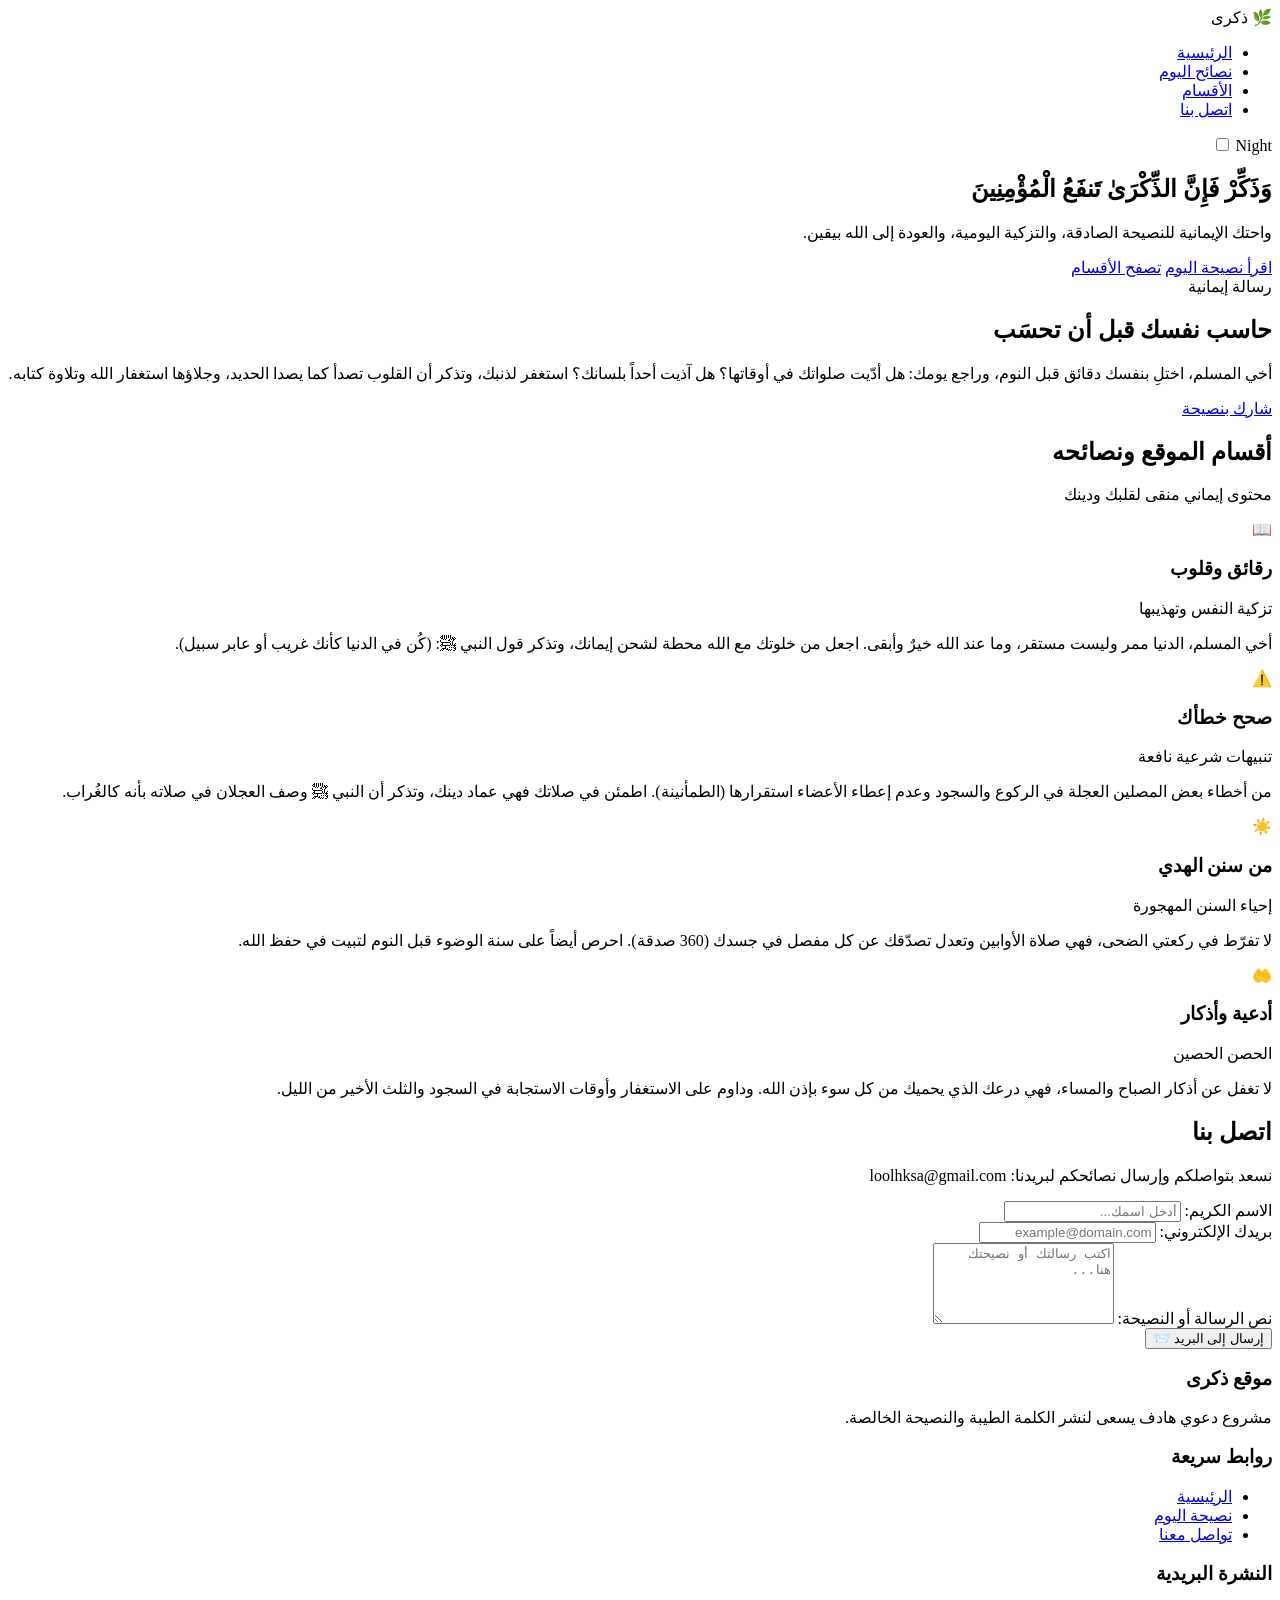
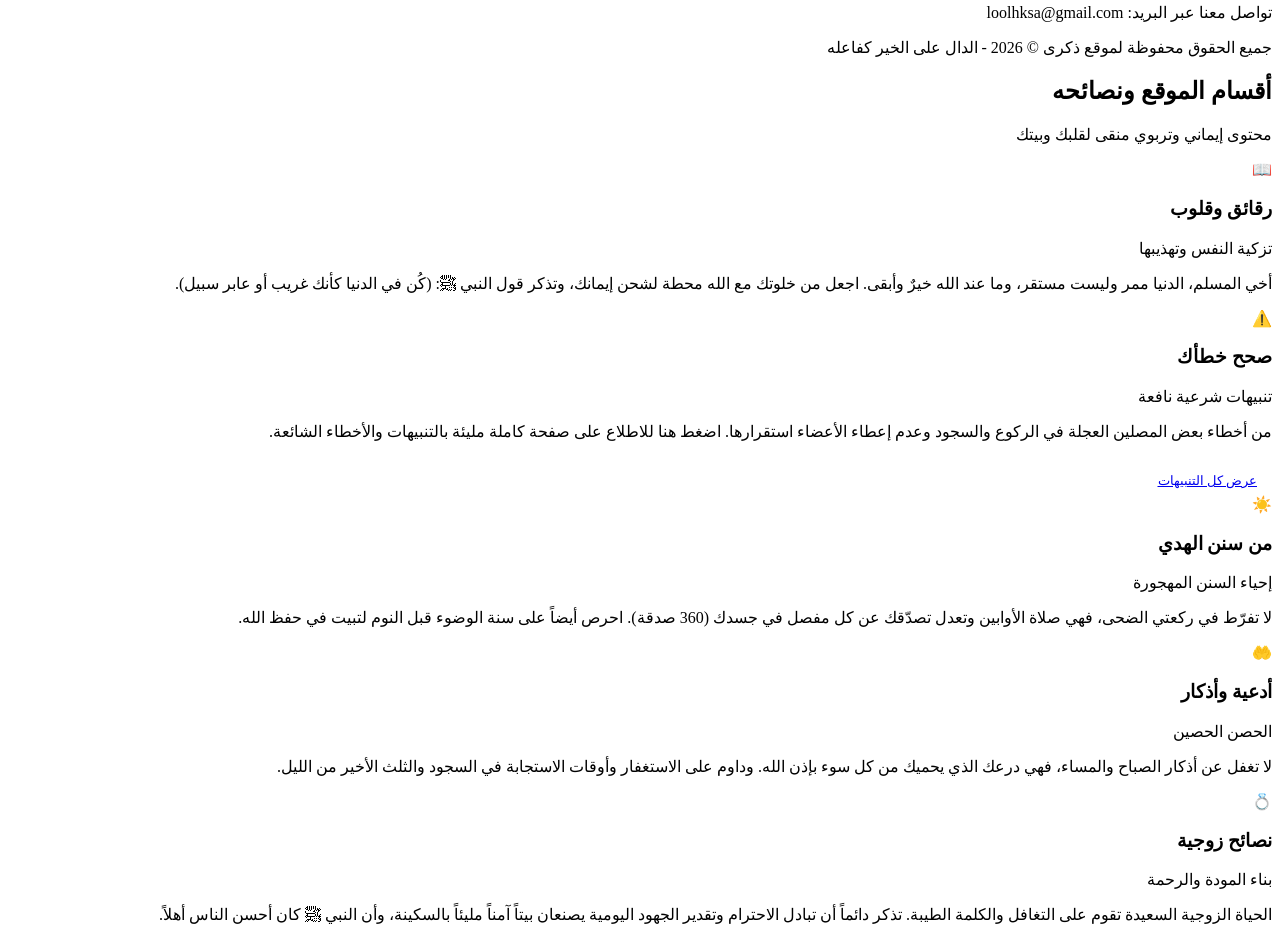
==== index.html @ 0ec31416 "Update index.html" ====
<!DOCTYPE html>
<html lang="ar" dir="rtl">
<head>
    <meta charset="UTF-8">
    <meta name="viewport" content="width=device-width, initial-scale=1.0">
    <title>موقع ذكرى - للنصيحة والتزكية</title>
    <link href="https://fonts.googleapis.com/css2?family=Cairo:wght@300;400;600;700&display=swap" rel="stylesheet">
    <link rel="stylesheet" href="style.css">
</head>
<body>

    <!-- الشريط العلوي -->
    <header class="navbar">
        <div class="container nav-container">
            <div class="logo">🌿 ذكرى</div>
            <nav>
                <ul class="nav-links">
                    <li><a href="#" class="active">الرئيسية</a></li>
                    <li><a href="#daily-tip">نصائح اليوم</a></li>
                    <li><a href="#categories">الأقسام</a></li>
                    <li><a href="#contact">اتصل بنا</a></li>
                </ul>
            </nav>
            <div class="nav-actions">
                <span>Night</span> <input type="checkbox">
            </div>
        </div>
    </header>

    <!-- البانر الرئيسي -->
    <section class="hero">
        <div class="hero-overlay">
            <div class="container hero-content">
                <h1>وَذَكِّرْ فَإِنَّ الذِّكْرَىٰ تَنفَعُ الْمُؤْمِنِينَ</h1>
                <p>واحتك الإيمانية للنصيحة الصادقة، والتزكية اليومية، والعودة إلى الله بيقين.</p>
                <div class="hero-buttons">
                    <a href="#daily-tip" class="btn-primary">اقرأ نصيحة اليوم</a>
                    <a href="#categories" class="btn-secondary">تصفح الأقسام</a>
                </div>
            </div>
        </div>
    </section>

    <!-- بطاقة نصيحة اليوم -->
    <section id="daily-tip" class="daily-tip-container container">
        <div class="tip-card-main">
            <span class="tip-badge">رسالة إيمانية</span>
            <h2>حاسب نفسك قبل أن تحسَب</h2>
            <p>أخي المسلم، اختلِ بنفسك دقائق قبل النوم، وراجع يومك: هل أدّيت صلواتك في أوقاتها؟ هل آذيت أحداً بلسانك؟ استغفر لذنبك، وتذكر أن القلوب تصدأ كما يصدا الحديد، وجلاؤها استغفار الله وتلاوة كتابه.</p>
            <div class="tip-actions">
                <a href="#contact" class="btn-primary">شارك بنصيحة</a>
            </div>
        </div>
    </section>

    <!-- أقسام الموقع والنصائح -->
    <section id="categories" class="categories container">
        <div class="section-title">
            <h2>أقسام الموقع ونصائحه</h2>
            <p>محتوى إيماني منقى لقلبك ودينك</p>
        </div>
        <div class="grid">
            <div class="cat-card">
                <div class="card-icon">📖</div>
                <h3>رقائق وقلوب</h3>
                <span class="card-subtitle">تزكية النفس وتهذيبها</span>
                <p>أخي المسلم، الدنيا ممر وليست مستقر، وما عند الله خيرٌ وأبقى. اجعل من خلوتك مع الله محطة لشحن إيمانك، وتذكر قول النبي ﷺ: (كُن في الدنيا كأنك غريب أو عابر سبيل).</p>
            </div>
            <div class="cat-card">
                <div class="card-icon">⚠️</div>
                <h3>صحح خطأك</h3>
                <span class="card-subtitle">تنبيهات شرعية نافعة</span>
                <p>من أخطاء بعض المصلين العجلة في الركوع والسجود وعدم إعطاء الأعضاء استقرارها (الطمأنينة). اطمئن في صلاتك فهي عماد دينك، وتذكر أن النبي ﷺ وصف العجلان في صلاته بأنه كالغُراب.</p>
            </div>
            <div class="cat-card">
                <div class="card-icon">☀️</div>
                <h3>من سنن الهدي</h3>
                <span class="card-subtitle">إحياء السنن المهجورة</span>
                <p>لا تفرّط في ركعتي الضحى، فهي صلاة الأوابين وتعدل تصدّقك عن كل مفصل في جسدك (360 صدقة). احرص أيضاً على سنة الوضوء قبل النوم لتبيت في حفظ الله.</p>
            </div>
            <div class="cat-card">
                <div class="card-icon">🤲</div>
                <h3>أدعية وأذكار</h3>
                <span class="card-subtitle">الحصن الحصين</span>
                <p>لا تغفل عن أذكار الصباح والمساء، فهي درعك الذي يحميك من كل سوء بإذن الله. وداوم على الاستغفار وأوقات الاستجابة في السجود والثلث الأخير من الليل.</p>
            </div>
        </div>
    </section>

    <!-- قسم اتصل بنا المربوط بريدك -->
    <section id="contact" class="contact-section container">
        <div class="section-title">
            <h2>اتصل بنا</h2>
            <p>نسعد بتواصلكم وإرسال نصائحكم لبريدنا: loolhksa@gmail.com</p>
        </div>
        <div class="contact-card">
            <form action="https://formspree.io/f/loolhksa" method="POST" class="contact-form">
                <div class="form-group">
                    <label for="name">الاسم الكريم:</label>
                    <input type="text" id="name" name="name" required placeholder="أدخل اسمك...">
                </div>
                <div class="form-group">
                    <label for="email">بريدك الإلكتروني:</label>
                    <input type="email" id="email" name="email" required placeholder="example@domain.com">
                </div>
                <div class="form-group">
                    <label for="message">نص الرسالة أو النصيحة:</label>
                    <textarea id="message" name="message" rows="5" required placeholder="اكتب رسالتك أو نصيحتك هنا..."></textarea>
                </div>
                <button type="submit" class="btn-submit">إرسال إلى البريد 📨</button>
            </form>
        </div>
    </section>

    <!-- التذييل -->
    <footer class="footer">
        <div class="container footer-content">
            <div>
                <h3>موقع ذكرى</h3>
                <p>مشروع دعوي هادف يسعى لنشر الكلمة الطيبة والنصيحة الخالصة.</p>
            </div>
            <div>
                <h3>روابط سريعة</h3>
                <ul>
                    <li><a href="#">الرئيسية</a></li>
                    <li><a href="#daily-tip">نصيحة اليوم</a></li>
                    <li><a href="#contact">تواصل معنا</a></li>
                </ul>
            </div>
            <div>
                <h3>النشرة البريدية</h3>
                <p>تواصل معنا عبر البريد: loolhksa@gmail.com</p>
            </div>
        </div>
        <div class="footer-bottom">
            <p>جميع الحقوق محفوظة لموقع ذكرى © 2026 - الدال على الخير كفاعله</p>
        </div>
    </footer>

<!-- أقسام الموقع والنصائح -->
    <section id="categories" class="categories container">
        <div class="section-title">
            <h2>أقسام الموقع ونصائحه</h2>
            <p>محتوى إيماني وتربوي منقى لقلبك وبيتك</p>
        </div>
        <div class="grid">
            <div class="cat-card">
                <div class="card-icon">📖</div>
                <h3>رقائق وقلوب</h3>
                <span class="card-subtitle">تزكية النفس وتهذيبها</span>
                <p>أخي المسلم، الدنيا ممر وليست مستقر، وما عند الله خيرٌ وأبقى. اجعل من خلوتك مع الله محطة لشحن إيمانك، وتذكر قول النبي ﷺ: (كُن في الدنيا كأنك غريب أو عابر سبيل).</p>
            </div>
            
            <!-- قسم "صحح خطأك" المربوط بالصفحة الجديدة -->
            <div class="cat-card">
                <div class="card-icon">⚠️</div>
                <h3><a href="correct-mistakes.html" style="color: inherit; text-decoration: none;">صحح خطأك</a></h3>
                <span class="card-subtitle">تنبيهات شرعية نافعة</span>
                <p>من أخطاء بعض المصلين العجلة في الركوع والسجود وعدم إعطاء الأعضاء استقرارها. اضغط هنا للاطلاع على صفحة كاملة مليئة بالتنبيهات والأخطاء الشائعة.</p>
                <a href="correct-mistakes.html" class="btn-primary" style="display: inline-block; margin-top: 10px; font-size: 13px; padding: 6px 15px;">عرض كل التنبيهات</a>
            </div>

            <div class="cat-card">
                <div class="card-icon">☀️</div>
                <h3>من سنن الهدي</h3>
                <span class="card-subtitle">إحياء السنن المهجورة</span>
                <p>لا تفرّط في ركعتي الضحى، فهي صلاة الأوابين وتعدل تصدّقك عن كل مفصل في جسدك (360 صدقة). احرص أيضاً على سنة الوضوء قبل النوم لتبيت في حفظ الله.</p>
            </div>
            <div class="cat-card">
                <div class="card-icon">🤲</div>
                <h3>أدعية وأذكار</h3>
                <span class="card-subtitle">الحصن الحصين</span>
                <p>لا تغفل عن أذكار الصباح والمساء، فهي درعك الذي يحميك من كل سوء بإذن الله. وداوم على الاستغفار وأوقات الاستجابة في السجود والثلث الأخير من الليل.</p>
            </div>
            <div class="cat-card">
                <div class="card-icon">💍</div>
                <h3>نصائح زوجية</h3>
                <span class="card-subtitle">بناء المودة والرحمة</span>
                <p>الحياة الزوجية السعيدة تقوم على التغافل والكلمة الطيبة. تذكر دائماً أن تبادل الاحترام وتقدير الجهود اليومية يصنعان بيتاً آمناً مليئاً بالسكينة، وأن النبي ﷺ كان أحسن الناس أهلاً.</p>
            </div>
        </div>
    </section>
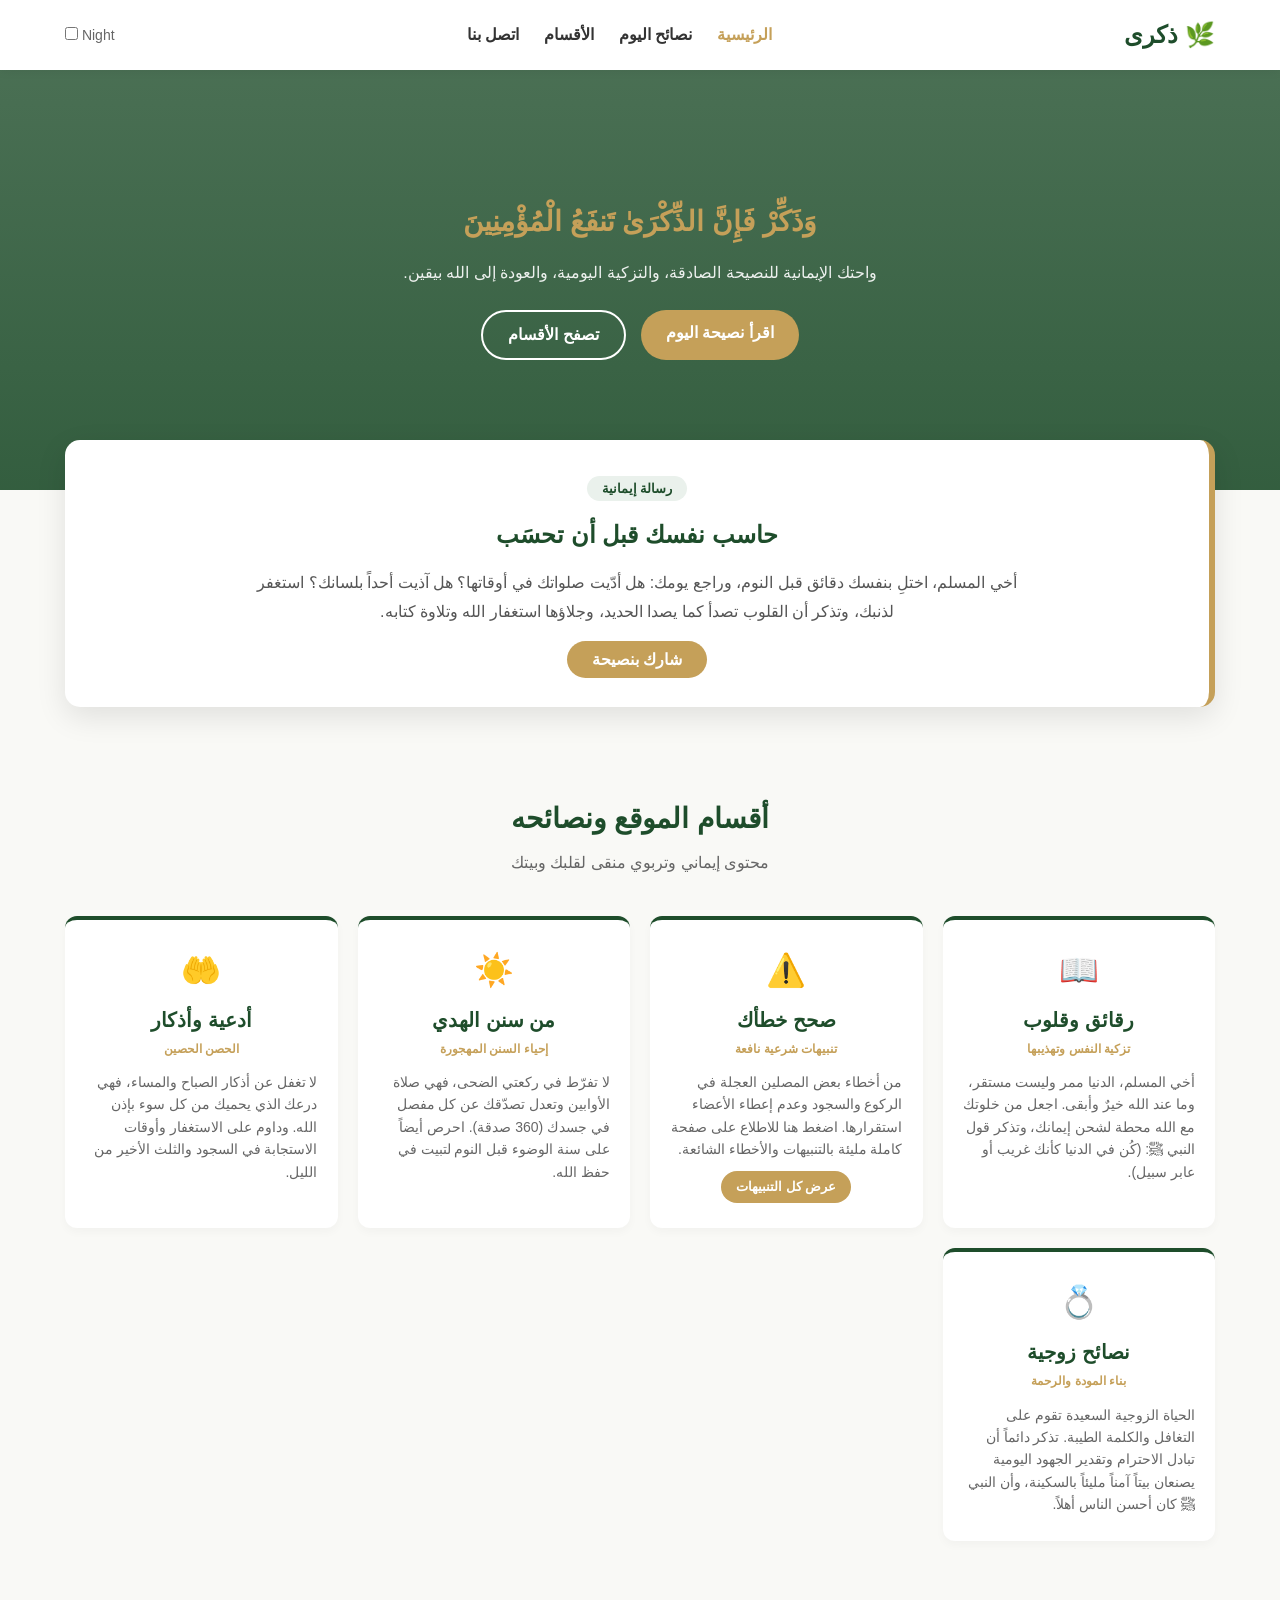
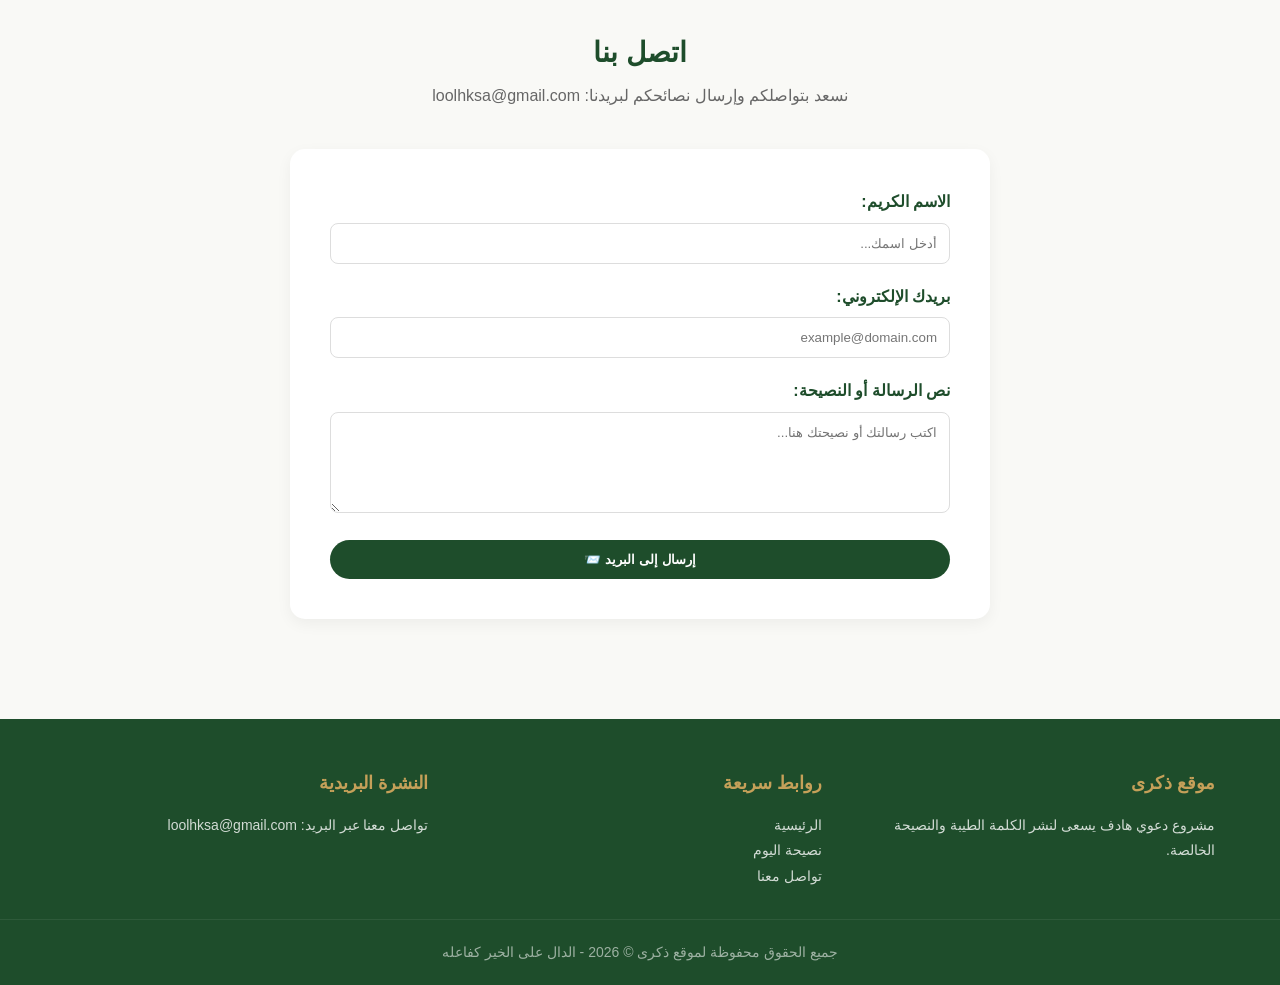
==== commit d4fd0c37: "Create index.html" ====
--- a/index.html
+++ b/index.html
@@ -57,7 +57,7 @@
     <section id="categories" class="categories container">
         <div class="section-title">
             <h2>أقسام الموقع ونصائحه</h2>
-            <p>محتوى إيماني منقى لقلبك ودينك</p>
+            <p>محتوى إيماني وتربوي منقى لقلبك وبيتك</p>
         </div>
         <div class="grid">
             <div class="cat-card">
@@ -66,12 +66,16 @@
                 <span class="card-subtitle">تزكية النفس وتهذيبها</span>
                 <p>أخي المسلم، الدنيا ممر وليست مستقر، وما عند الله خيرٌ وأبقى. اجعل من خلوتك مع الله محطة لشحن إيمانك، وتذكر قول النبي ﷺ: (كُن في الدنيا كأنك غريب أو عابر سبيل).</p>
             </div>
+            
+            <!-- قسم صحح خطأك (ينقل للصفحة الأخرى عند الضغط) -->
             <div class="cat-card">
                 <div class="card-icon">⚠️</div>
-                <h3>صحح خطأك</h3>
+                <h3><a href="correct-mistakes.html" style="color: inherit; text-decoration: none;">صحح خطأك</a></h3>
                 <span class="card-subtitle">تنبيهات شرعية نافعة</span>
-                <p>من أخطاء بعض المصلين العجلة في الركوع والسجود وعدم إعطاء الأعضاء استقرارها (الطمأنينة). اطمئن في صلاتك فهي عماد دينك، وتذكر أن النبي ﷺ وصف العجلان في صلاته بأنه كالغُراب.</p>
+                <p>من أخطاء بعض المصلين العجلة في الركوع والسجود وعدم إعطاء الأعضاء استقرارها. اضغط هنا للاطلاع على صفحة كاملة مليئة بالتنبيهات والأخطاء الشائعة.</p>
+                <a href="correct-mistakes.html" class="btn-primary" style="display: inline-block; margin-top: 10px; font-size: 13px; padding: 6px 15px;">عرض كل التنبيهات</a>
             </div>
+
             <div class="cat-card">
                 <div class="card-icon">☀️</div>
                 <h3>من سنن الهدي</h3>
@@ -84,10 +88,16 @@
                 <span class="card-subtitle">الحصن الحصين</span>
                 <p>لا تغفل عن أذكار الصباح والمساء، فهي درعك الذي يحميك من كل سوء بإذن الله. وداوم على الاستغفار وأوقات الاستجابة في السجود والثلث الأخير من الليل.</p>
             </div>
+            <div class="cat-card">
+                <div class="card-icon">💍</div>
+                <h3>نصائح زوجية</h3>
+                <span class="card-subtitle">بناء المودة والرحمة</span>
+                <p>الحياة الزوجية السعيدة تقوم على التغافل والكلمة الطيبة. تذكر دائماً أن تبادل الاحترام وتقدير الجهود اليومية يصنعان بيتاً آمناً مليئاً بالسكينة، وأن النبي ﷺ كان أحسن الناس أهلاً.</p>
+            </div>
         </div>
     </section>
 
-    <!-- قسم اتصل بنا المربوط بريدك -->
+    <!-- قسم اتصل بنا -->
     <section id="contact" class="contact-section container">
         <div class="section-title">
             <h2>اتصل بنا</h2>
@@ -137,46 +147,5 @@
         </div>
     </footer>
 
-<!-- أقسام الموقع والنصائح -->
-    <section id="categories" class="categories container">
-        <div class="section-title">
-            <h2>أقسام الموقع ونصائحه</h2>
-            <p>محتوى إيماني وتربوي منقى لقلبك وبيتك</p>
-        </div>
-        <div class="grid">
-            <div class="cat-card">
-                <div class="card-icon">📖</div>
-                <h3>رقائق وقلوب</h3>
-                <span class="card-subtitle">تزكية النفس وتهذيبها</span>
-                <p>أخي المسلم، الدنيا ممر وليست مستقر، وما عند الله خيرٌ وأبقى. اجعل من خلوتك مع الله محطة لشحن إيمانك، وتذكر قول النبي ﷺ: (كُن في الدنيا كأنك غريب أو عابر سبيل).</p>
-            </div>
-            
-            <!-- قسم "صحح خطأك" المربوط بالصفحة الجديدة -->
-            <div class="cat-card">
-                <div class="card-icon">⚠️</div>
-                <h3><a href="correct-mistakes.html" style="color: inherit; text-decoration: none;">صحح خطأك</a></h3>
-                <span class="card-subtitle">تنبيهات شرعية نافعة</span>
-                <p>من أخطاء بعض المصلين العجلة في الركوع والسجود وعدم إعطاء الأعضاء استقرارها. اضغط هنا للاطلاع على صفحة كاملة مليئة بالتنبيهات والأخطاء الشائعة.</p>
-                <a href="correct-mistakes.html" class="btn-primary" style="display: inline-block; margin-top: 10px; font-size: 13px; padding: 6px 15px;">عرض كل التنبيهات</a>
-            </div>
-
-            <div class="cat-card">
-                <div class="card-icon">☀️</div>
-                <h3>من سنن الهدي</h3>
-                <span class="card-subtitle">إحياء السنن المهجورة</span>
-                <p>لا تفرّط في ركعتي الضحى، فهي صلاة الأوابين وتعدل تصدّقك عن كل مفصل في جسدك (360 صدقة). احرص أيضاً على سنة الوضوء قبل النوم لتبيت في حفظ الله.</p>
-            </div>
-            <div class="cat-card">
-                <div class="card-icon">🤲</div>
-                <h3>أدعية وأذكار</h3>
-                <span class="card-subtitle">الحصن الحصين</span>
-                <p>لا تغفل عن أذكار الصباح والمساء، فهي درعك الذي يحميك من كل سوء بإذن الله. وداوم على الاستغفار وأوقات الاستجابة في السجود والثلث الأخير من الليل.</p>
-            </div>
-            <div class="cat-card">
-                <div class="card-icon">💍</div>
-                <h3>نصائح زوجية</h3>
-                <span class="card-subtitle">بناء المودة والرحمة</span>
-                <p>الحياة الزوجية السعيدة تقوم على التغافل والكلمة الطيبة. تذكر دائماً أن تبادل الاحترام وتقدير الجهود اليومية يصنعان بيتاً آمناً مليئاً بالسكينة، وأن النبي ﷺ كان أحسن الناس أهلاً.</p>
-            </div>
-        </div>
-    </section>
+</body>
+</html>
--- a/style.css
+++ b/style.css
@@ -0,0 +1,358 @@
+/* إعدادات عامة */
+* {
+    margin: 0;
+    padding: 0;
+    box-sizing: border-box;
+    font-family: 'Cairo', sans-serif;
+}
+
+:root {
+    --primary-color: #1e4d2b;       /* أخضر زيتي إسلامي */
+    --secondary-color: #c5a059;     /* ذهبي */
+    --bg-color: #f9f9f6;            /* أبيض رملي خفيف */
+    --text-color: #333333;
+    --white: #ffffff;
+}
+
+body {
+    background-color: var(--bg-color);
+    color: var(--text-color);
+    line-height: 1.6;
+    scroll-behavior: smooth;
+}
+
+.container {
+    width: 90%;
+    max-width: 1150px;
+    margin: 0 auto;
+}
+
+/* الشريط العلوي */
+.navbar {
+    background: var(--white);
+    box-shadow: 0 2px 10px rgba(0,0,0,0.05);
+    position: sticky;
+    top: 0;
+    z-index: 1000;
+}
+
+.nav-container {
+    display: flex;
+    justify-content: space-between;
+    align-items: center;
+    height: 70px;
+}
+
+.logo {
+    font-size: 24px;
+    font-weight: 700;
+    color: var(--primary-color);
+}
+
+.nav-links {
+    display: flex;
+    list-style: none;
+    gap: 25px;
+}
+
+.nav-links a {
+    text-decoration: none;
+    color: var(--text-color);
+    font-weight: 600;
+    transition: 0.3s;
+}
+
+.nav-links a:hover, .nav-links a.active {
+    color: var(--secondary-color);
+}
+
+.nav-actions {
+    font-size: 14px;
+    color: #666;
+}
+
+/* البانر الرئيسي */
+.hero {
+    height: 420px;
+    background-image: url('https://images.unsplash.com/photo-1542816417-0983c9c9ad53?q=80&w=2000');
+    background-size: cover;
+    background-position: center;
+}
+
+.hero-overlay {
+    background: linear-gradient(rgba(30, 77, 43, 0.8), rgba(30, 77, 43, 0.9));
+    width: 100%;
+    height: 100%;
+    display: flex;
+    align-items: center;
+    justify-content: center;
+    color: var(--white);
+    text-align: center;
+    padding: 0 20px;
+}
+
+.hero-content h1 {
+    font-size: 28px;
+    margin-bottom: 15px;
+    color: var(--secondary-color);
+}
+
+.hero-content p {
+    font-size: 16px;
+    margin-bottom: 25px;
+    opacity: 0.9;
+}
+
+.hero-buttons {
+    display: flex;
+    justify-content: center;
+    gap: 15px;
+}
+
+.btn-primary {
+    background-color: var(--secondary-color);
+    color: var(--white);
+    padding: 10px 25px;
+    border-radius: 25px;
+    text-decoration: none;
+    font-weight: 600;
+    transition: 0.3s;
+}
+
+.btn-primary:hover {
+    background-color: #b08d4b;
+}
+
+.btn-secondary {
+    background-color: transparent;
+    border: 2px solid var(--white);
+    color: var(--white);
+    padding: 10px 25px;
+    border-radius: 25px;
+    text-decoration: none;
+    font-weight: 600;
+    transition: 0.3s;
+}
+
+.btn-secondary:hover {
+    background-color: var(--white);
+    color: var(--primary-color);
+}
+
+/* بطاقة نصيحة اليوم البارزة */
+.daily-tip-container {
+    margin-top: -50px;
+    position: relative;
+    z-index: 10;
+    margin-bottom: 50px;
+}
+
+.tip-card-main {
+    background: var(--white);
+    padding: 35px;
+    border-radius: 15px;
+    box-shadow: 0 10px 30px rgba(0,0,0,0.1);
+    border-right: 6px solid var(--secondary-color);
+    text-align: center;
+}
+
+.tip-badge {
+    background-color: #eaf1ec;
+    color: var(--primary-color);
+    padding: 5px 15px;
+    font-size: 13px;
+    border-radius: 20px;
+    font-weight: 600;
+}
+
+.tip-card-main h2 {
+    margin: 15px 0;
+    color: var(--primary-color);
+    font-size: 24px;
+}
+
+.tip-card-main p {
+    color: #555;
+    font-size: 16px;
+    line-height: 1.8;
+    max-width: 800px;
+    margin: 0 auto 20px auto;
+}
+
+.tip-actions {
+    margin-top: 20px;
+}
+
+/* العناوين المشتركة */
+.section-title {
+    text-align: center;
+    margin-bottom: 40px;
+}
+
+.section-title h2 {
+    font-size: 28px;
+    color: var(--primary-color);
+    margin-bottom: 8px;
+}
+
+.section-title p {
+    color: #666;
+}
+
+/* الأقسام والنصائح */
+.categories {
+    padding: 40px 0;
+}
+
+.grid {
+    display: grid;
+    grid-template-columns: repeat(auto-fit, minmax(240px, 1fr));
+    gap: 20px;
+}
+
+.cat-card {
+    background: var(--white);
+    padding: 25px 20px;
+    border-radius: 12px;
+    text-align: center;
+    box-shadow: 0 4px 10px rgba(0,0,0,0.03);
+    transition: transform 0.3s;
+    border-top: 4px solid var(--primary-color);
+}
+
+.cat-card:hover {
+    transform: translateY(-5px);
+}
+
+.card-icon {
+    font-size: 32px;
+    margin-bottom: 8px;
+}
+
+.cat-card h3 {
+    color: var(--primary-color);
+    margin-bottom: 4px;
+    font-size: 20px;
+}
+
+.card-subtitle {
+    display: block;
+    font-size: 12px;
+    color: var(--secondary-color);
+    font-weight: 600;
+    margin-bottom: 12px;
+}
+
+.cat-card p {
+    color: #666;
+    font-size: 14px;
+    line-height: 1.6;
+    text-align: right;
+}
+
+/* قسم اتصل بنا */
+.contact-section {
+    padding: 50px 0;
+}
+
+.contact-card {
+    background: var(--white);
+    padding: 40px;
+    border-radius: 15px;
+    box-shadow: 0 5px 15px rgba(0,0,0,0.05);
+    max-width: 700px;
+    margin: 0 auto;
+}
+
+.contact-form .form-group {
+    margin-bottom: 20px;
+    text-align: right;
+}
+
+.contact-form label {
+    display: block;
+    margin-bottom: 8px;
+    color: var(--primary-color);
+    font-weight: 600;
+}
+
+.contact-form input,
+.contact-form textarea {
+    width: 100%;
+    padding: 12px;
+    border: 1px solid #ddd;
+    border-radius: 8px;
+    outline: none;
+    font-family: 'Cairo', sans-serif;
+}
+
+.contact-form input:focus,
+.contact-form textarea:focus {
+    border-color: var(--secondary-color);
+}
+
+.btn-submit {
+    background-color: var(--primary-color);
+    color: var(--white);
+    border: none;
+    padding: 12px 30px;
+    border-radius: 25px;
+    font-family: 'Cairo', sans-serif;
+    font-weight: 600;
+    cursor: pointer;
+    width: 100%;
+    transition: background 0.3s;
+}
+
+.btn-submit:hover {
+    background-color: #14351d;
+}
+
+/* التذييل */
+.footer {
+    background-color: var(--primary-color);
+    color: var(--white);
+    padding: 50px 0 20px 0;
+    margin-top: 50px;
+}
+
+.footer-content {
+    display: grid;
+    grid-template-columns: repeat(auto-fit, minmax(250px, 1fr));
+    gap: 30px;
+    margin-bottom: 30px;
+}
+
+.footer h3 {
+    color: var(--secondary-color);
+    margin-bottom: 15px;
+    font-size: 18px;
+}
+
+.footer p, .footer li {
+    font-size: 14px;
+    opacity: 0.8;
+    line-height: 1.8;
+}
+
+.footer ul {
+    list-style: none;
+}
+
+.footer ul li a {
+    color: var(--white);
+    text-decoration: none;
+    transition: 0.3s;
+}
+
+.footer ul li a:hover {
+    color: var(--secondary-color);
+}
+
+.footer-bottom {
+    text-align: center;
+    padding-top: 20px;
+    border-top: 1px solid rgba(255,255,255,0.1);
+    font-size: 13px;
+    opacity: 0.7;
+}
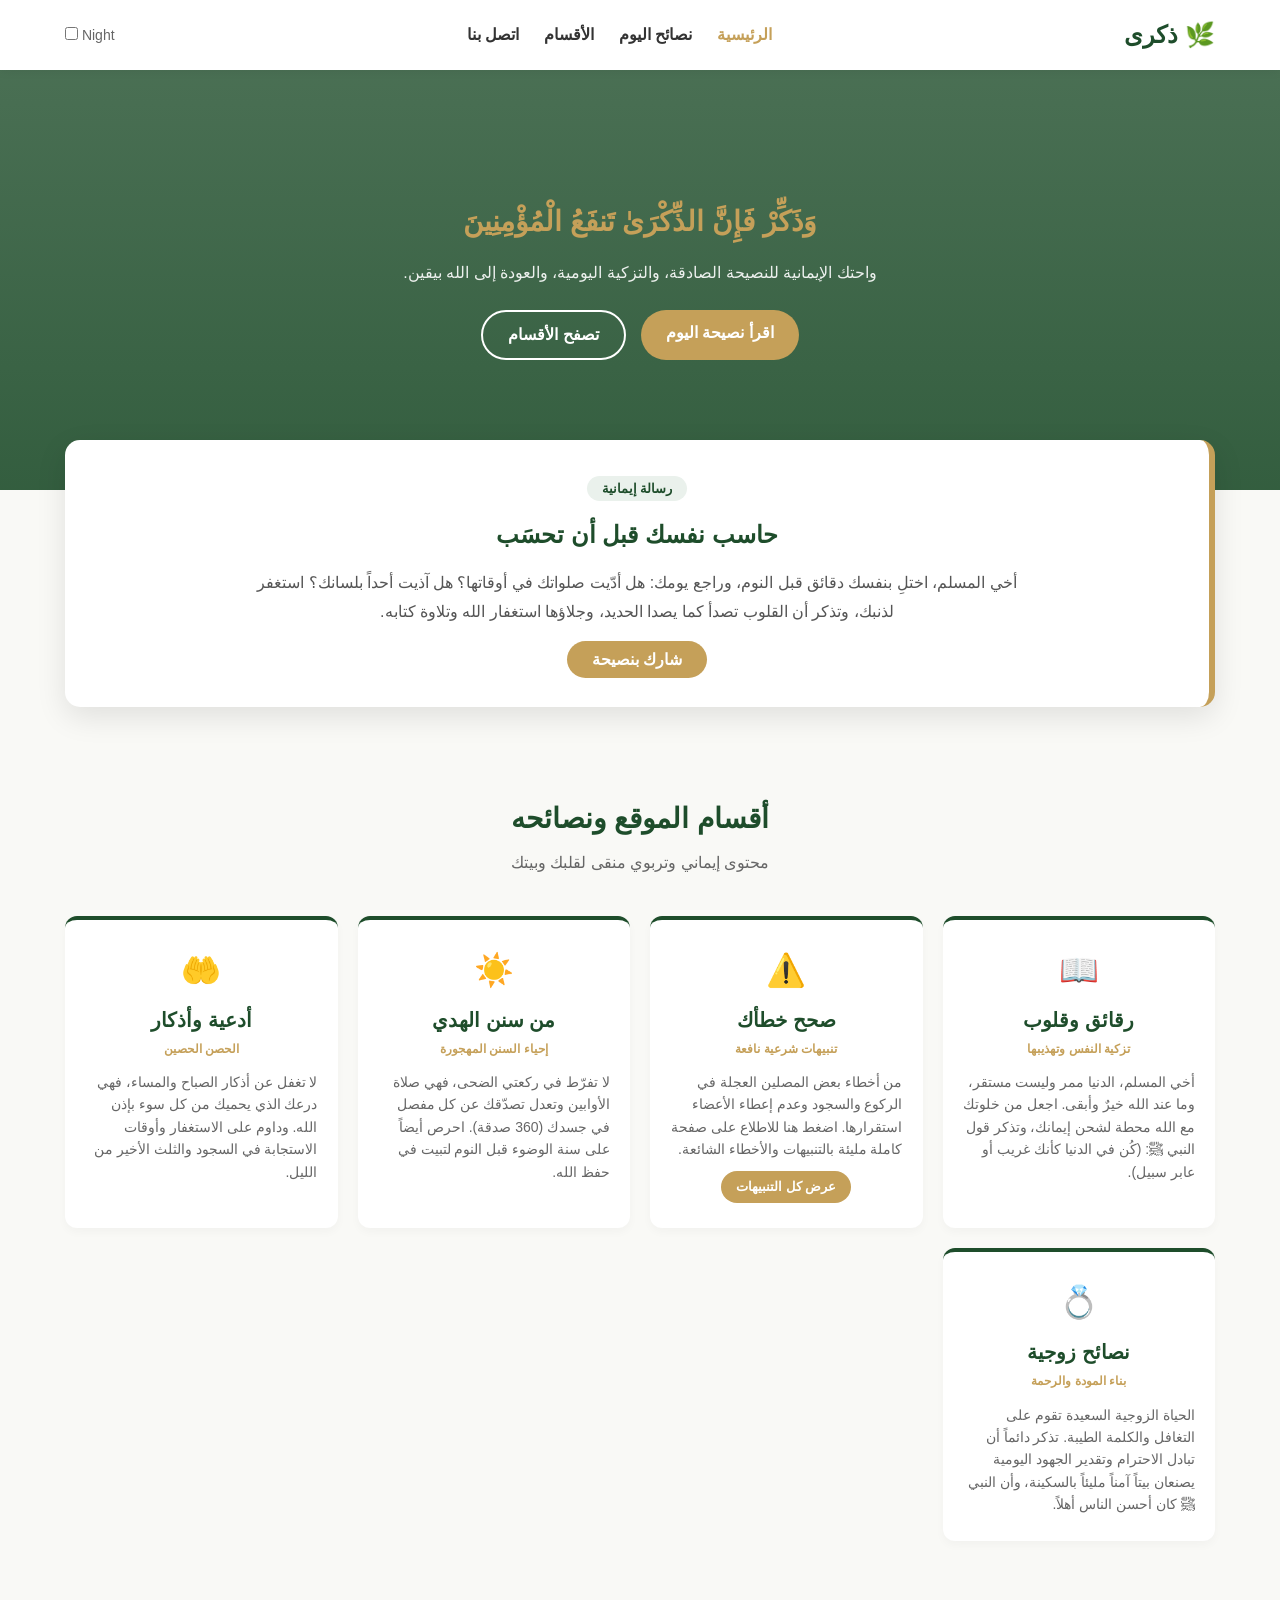
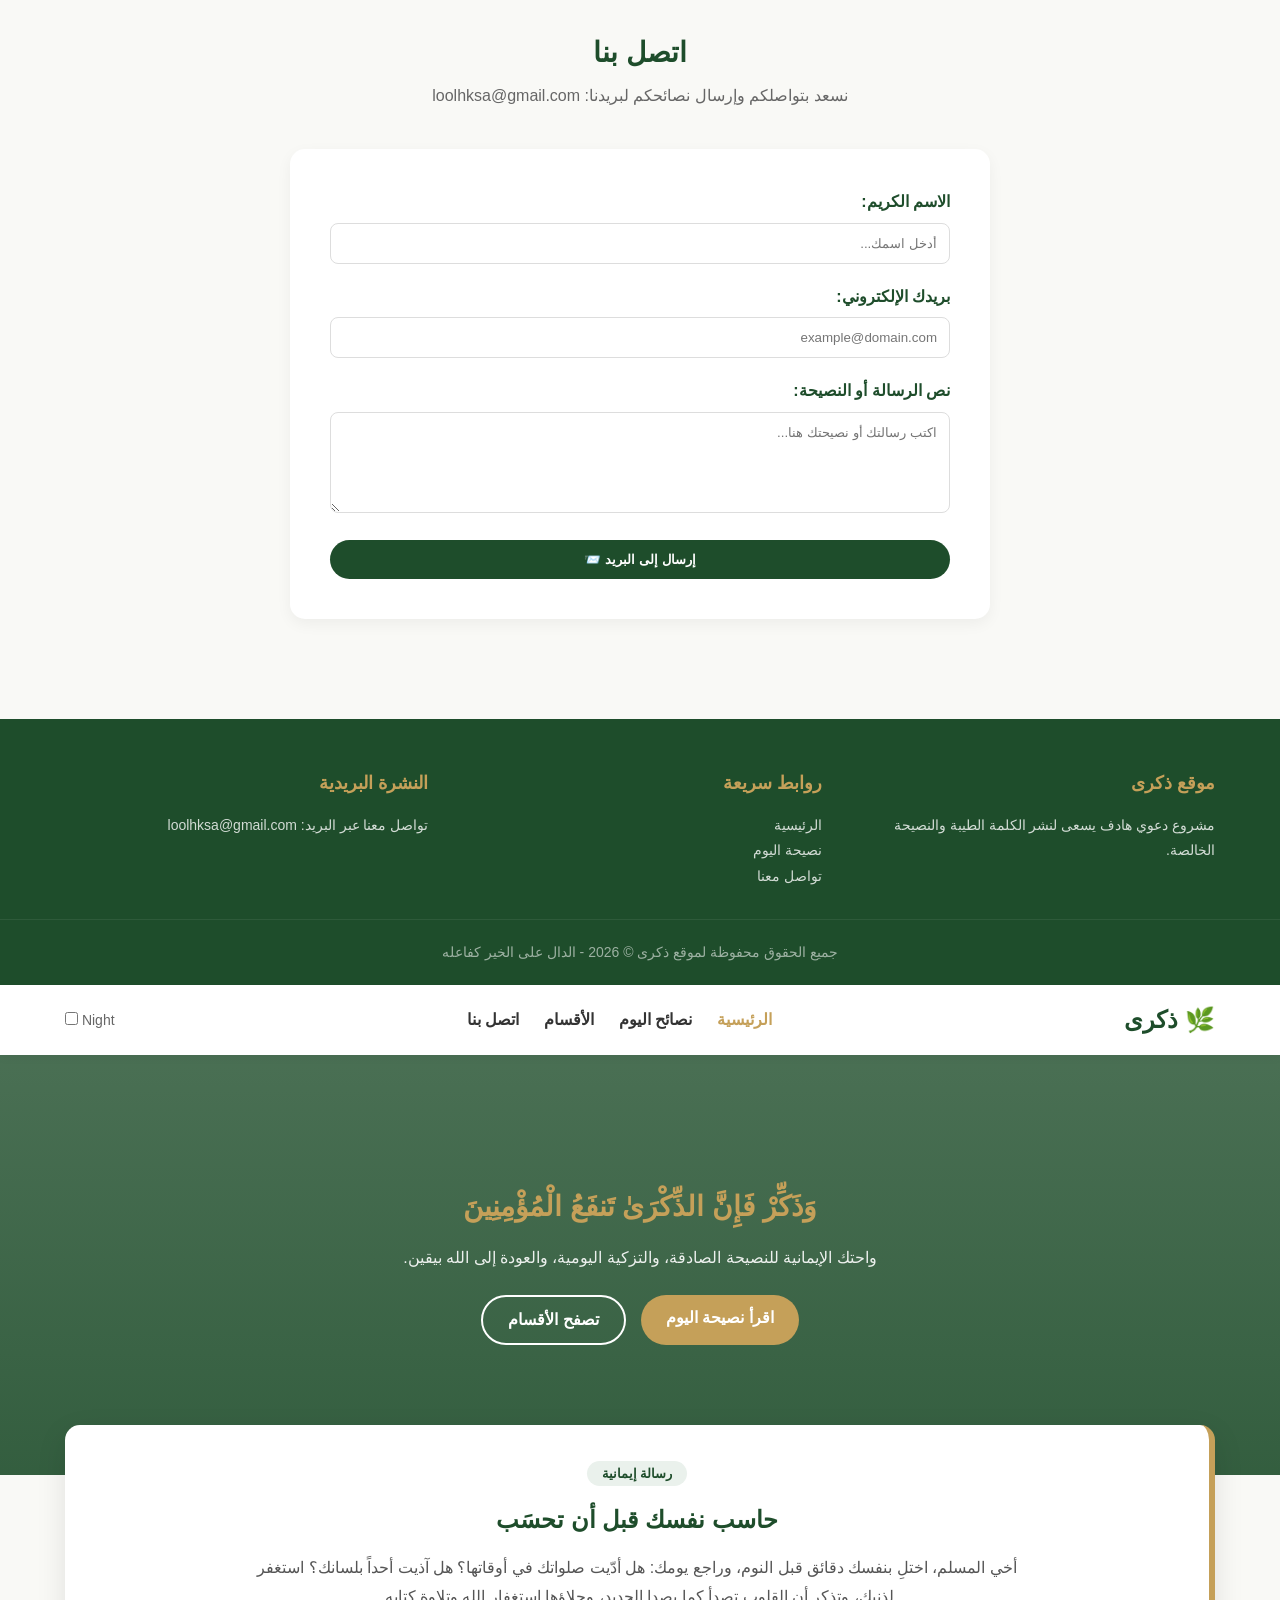
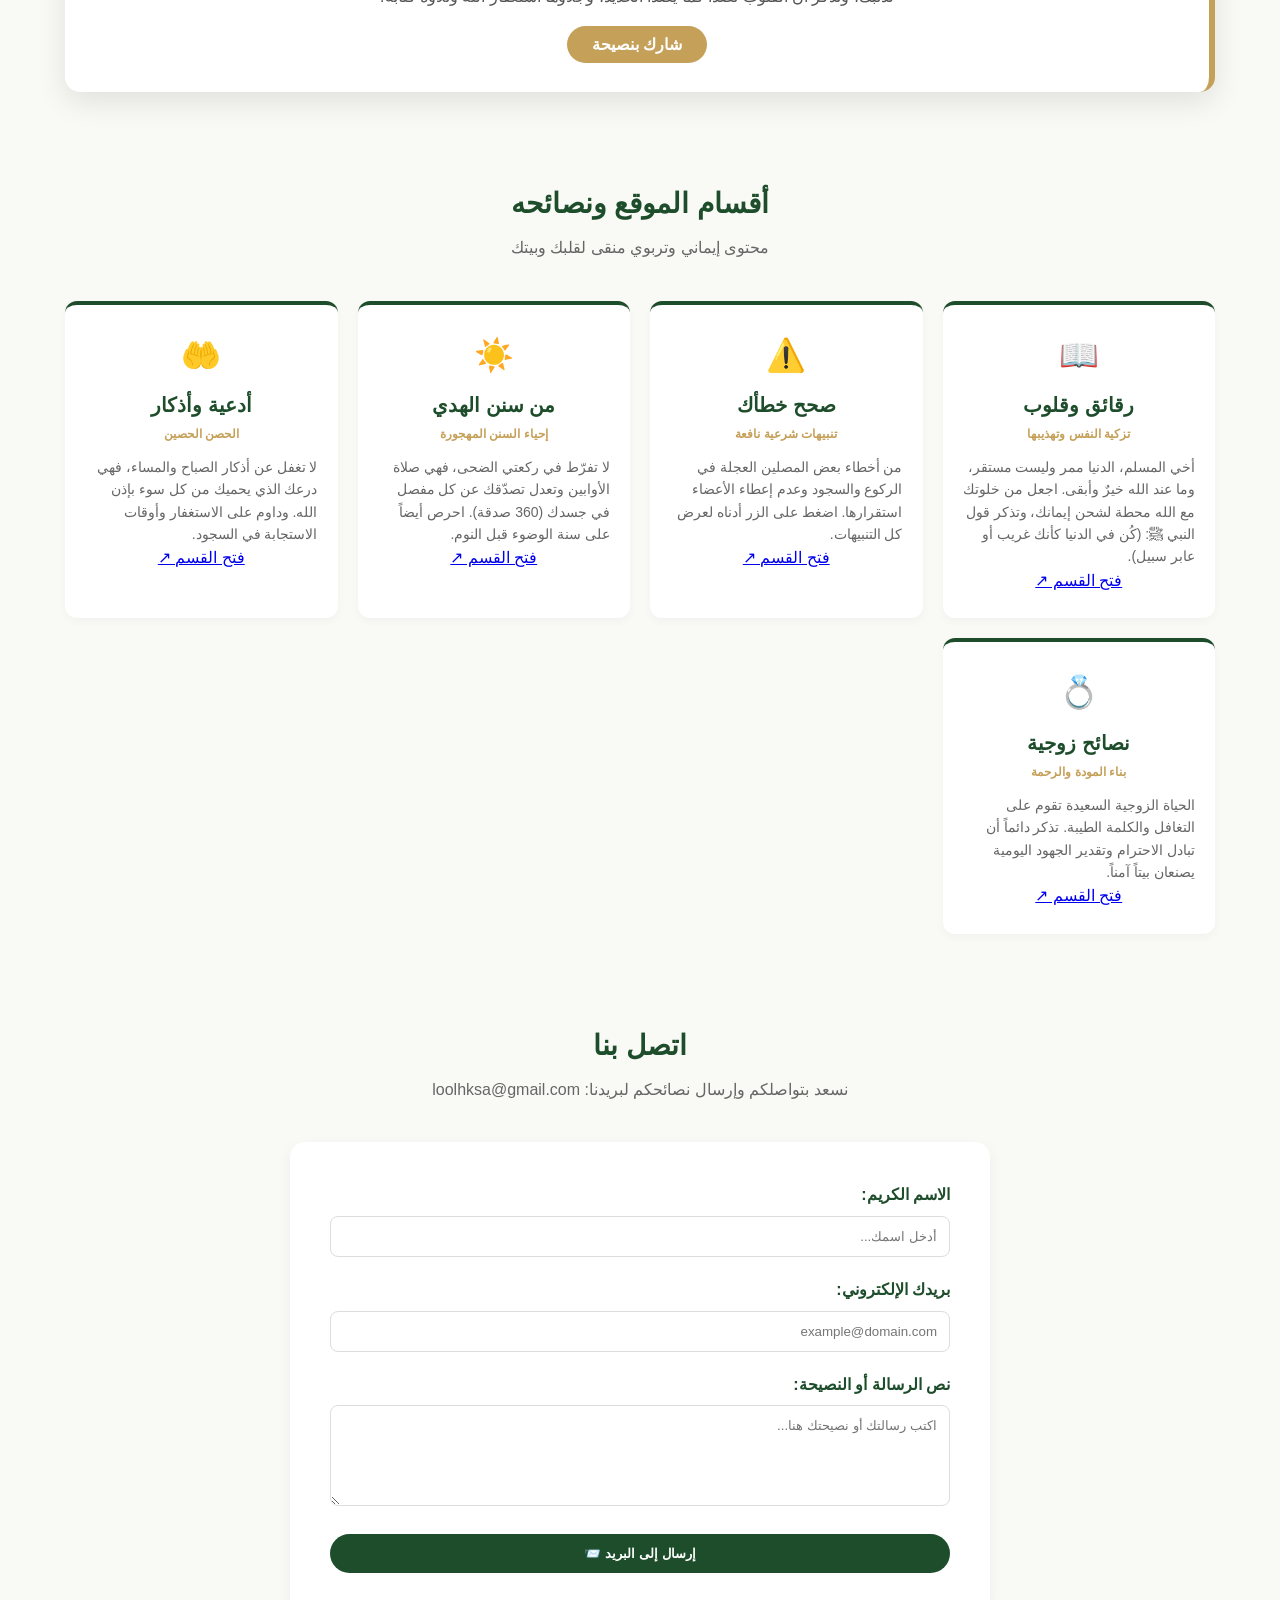
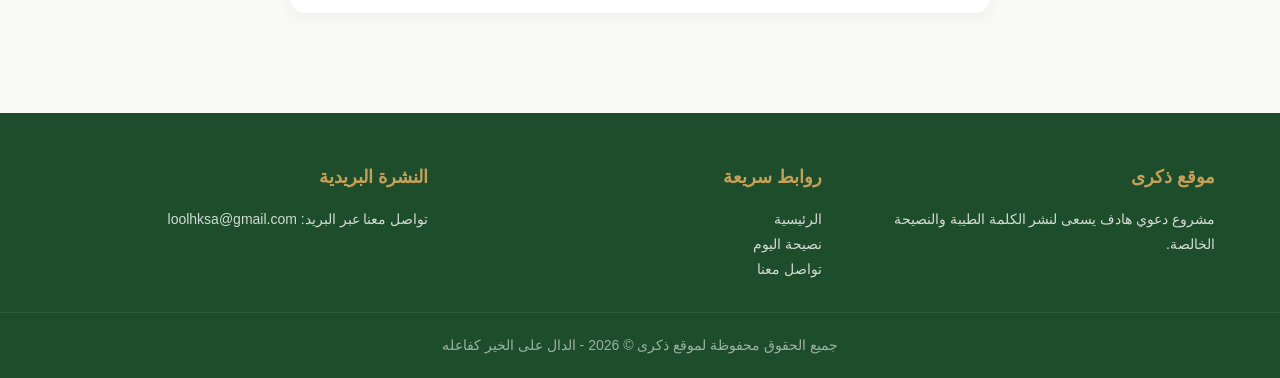
==== commit d3a0f1c0: "Update index.html" ====
--- a/index.html
+++ b/index.html
@@ -149,3 +149,176 @@
 
 </body>
 </html>
+<!DOCTYPE html>
+<html lang="ar" dir="rtl">
+<head>
+    <meta charset="UTF-8">
+    <meta name="viewport" content="width=device-width, initial-scale=1.0">
+    <title>موقع ذكرى - للنصيحة والتزكية</title>
+    <link href="https://fonts.googleapis.com/css2?family=Cairo:wght@300;400;600;700&display=swap" rel="stylesheet">
+    <link rel="stylesheet" href="style.css">
+</head>
+<body>
+
+    <!-- الشريط العلوي -->
+    <header class="navbar">
+        <div class="container nav-container">
+            <div class="logo">🌿 ذكرى</div>
+            <nav>
+                <ul class="nav-links">
+                    <li><a href="#" class="active">الرئيسية</a></li>
+                    <li><a href="#daily-tip">نصائح اليوم</a></li>
+                    <li><a href="#categories">الأقسام</a></li>
+                    <li><a href="#contact">اتصل بنا</a></li>
+                </ul>
+            </nav>
+            <div class="nav-actions">
+                <span>Night</span> <input type="checkbox">
+            </div>
+        </div>
+    </header>
+
+    <!-- البانر الرئيسي -->
+    <section class="hero">
+        <div class="hero-overlay">
+            <div class="container hero-content">
+                <h1>وَذَكِّرْ فَإِنَّ الذِّكْرَىٰ تَنفَعُ الْمُؤْمِنِينَ</h1>
+                <p>واحتك الإيمانية للنصيحة الصادقة، والتزكية اليومية، والعودة إلى الله بيقين.</p>
+                <div class="hero-buttons">
+                    <a href="#daily-tip" class="btn-primary">اقرأ نصيحة اليوم</a>
+                    <a href="#categories" class="btn-secondary">تصفح الأقسام</a>
+                </div>
+            </div>
+        </div>
+    </section>
+
+    <!-- بطاقة نصيحة اليوم -->
+    <section id="daily-tip" class="daily-tip-container container">
+        <div class="tip-card-main">
+            <span class="tip-badge">رسالة إيمانية</span>
+            <h2>حاسب نفسك قبل أن تحسَب</h2>
+            <p>أخي المسلم، اختلِ بنفسك دقائق قبل النوم، وراجع يومك: هل أدّيت صلواتك في أوقاتها؟ هل آذيت أحداً بلسانك؟ استغفر لذنبك، وتذكر أن القلوب تصدأ كما يصدا الحديد، وجلاؤها استغفار الله وتلاوة كتابه.</p>
+            <div class="tip-actions">
+                <a href="#contact" class="btn-primary">شارك بنصيحة</a>
+            </div>
+        </div>
+    </section>
+
+    <!-- أقسام الموقع والنصائح -->
+    <section id="categories" class="categories container">
+        <div class="section-title">
+            <h2>أقسام الموقع ونصائحه</h2>
+            <p>محتوى إيماني وتربوي منقى لقلبك وبيتك</p>
+        </div>
+        <div class="grid">
+            
+            <!-- القسم الأول -->
+            <div class="cat-card">
+                <div>
+                    <div class="card-icon">📖</div>
+                    <h3>رقائق وقلوب</h3>
+                    <span class="card-subtitle">تزكية النفس وتهذيبها</span>
+                    <p>أخي المسلم، الدنيا ممر وليست مستقر، وما عند الله خيرٌ وأبقى. اجعل من خلوتك مع الله محطة لشحن إيمانك، وتذكر قول النبي ﷺ: (كُن في الدنيا كأنك غريب أو عابر سبيل).</p>
+                </div>
+                <a href="#" class="btn-open">فتح القسم ↗</a>
+            </div>
+            
+            <!-- القسم الثاني: صحح خطأك (ينقل للصفحة الخاصة به) -->
+            <div class="cat-card">
+                <div>
+                    <div class="card-icon">⚠️</div>
+                    <h3>صحح خطأك</h3>
+                    <span class="card-subtitle">تنبيهات شرعية نافعة</span>
+                    <p>من أخطاء بعض المصلين العجلة في الركوع والسجود وعدم إعطاء الأعضاء استقرارها. اضغط على الزر أدناه لعرض كل التنبيهات.</p>
+                </div>
+                <a href="correct-mistakes.html" class="btn-open">فتح القسم ↗</a>
+            </div>
+
+            <!-- القسم الثالث -->
+            <div class="cat-card">
+                <div>
+                    <div class="card-icon">☀️</div>
+                    <h3>من سنن الهدي</h3>
+                    <span class="card-subtitle">إحياء السنن المهجورة</span>
+                    <p>لا تفرّط في ركعتي الضحى، فهي صلاة الأوابين وتعدل تصدّقك عن كل مفصل في جسدك (360 صدقة). احرص أيضاً على سنة الوضوء قبل النوم.</p>
+                </div>
+                <a href="#" class="btn-open">فتح القسم ↗</a>
+            </div>
+
+            <!-- القسم الرابع -->
+            <div class="cat-card">
+                <div>
+                    <div class="card-icon">🤲</div>
+                    <h3>أدعية وأذكار</h3>
+                    <span class="card-subtitle">الحصن الحصين</span>
+                    <p>لا تغفل عن أذكار الصباح والمساء، فهي درعك الذي يحميك من كل سوء بإذن الله. وداوم على الاستغفار وأوقات الاستجابة في السجود.</p>
+                </div>
+                <a href="#" class="btn-open">فتح القسم ↗</a>
+            </div>
+
+            <!-- القسم الخامس -->
+            <div class="cat-card">
+                <div>
+                    <div class="card-icon">💍</div>
+                    <h3>نصائح زوجية</h3>
+                    <span class="card-subtitle">بناء المودة والرحمة</span>
+                    <p>الحياة الزوجية السعيدة تقوم على التغافل والكلمة الطيبة. تذكر دائماً أن تبادل الاحترام وتقدير الجهود اليومية يصنعان بيتاً آمناً.</p>
+                </div>
+                <a href="#" class="btn-open">فتح القسم ↗</a>
+            </div>
+
+        </div>
+    </section>
+
+    <!-- قسم اتصل بنا -->
+    <section id="contact" class="contact-section container">
+        <div class="section-title">
+            <h2>اتصل بنا</h2>
+            <p>نسعد بتواصلكم وإرسال نصائحكم لبريدنا: loolhksa@gmail.com</p>
+        </div>
+        <div class="contact-card">
+            <form action="https://formspree.io/f/loolhksa" method="POST" class="contact-form">
+                <div class="form-group">
+                    <label for="name">الاسم الكريم:</label>
+                    <input type="text" id="name" name="name" required placeholder="أدخل اسمك...">
+                </div>
+                <div class="form-group">
+                    <label for="email">بريدك الإلكتروني:</label>
+                    <input type="email" id="email" name="email" required placeholder="example@domain.com">
+                </div>
+                <div class="form-group">
+                    <label for="message">نص الرسالة أو النصيحة:</label>
+                    <textarea id="message" name="message" rows="5" required placeholder="اكتب رسالتك أو نصيحتك هنا..."></textarea>
+                </div>
+                <button type="submit" class="btn-submit">إرسال إلى البريد 📨</button>
+            </form>
+        </div>
+    </section>
+
+    <!-- التذييل -->
+    <footer class="footer">
+        <div class="container footer-content">
+            <div>
+                <h3>موقع ذكرى</h3>
+                <p>مشروع دعوي هادف يسعى لنشر الكلمة الطيبة والنصيحة الخالصة.</p>
+            </div>
+            <div>
+                <h3>روابط سريعة</h3>
+                <ul>
+                    <li><a href="#">الرئيسية</a></li>
+                    <li><a href="#daily-tip">نصيحة اليوم</a></li>
+                    <li><a href="#contact">تواصل معنا</a></li>
+                </ul>
+            </div>
+            <div>
+                <h3>النشرة البريدية</h3>
+                <p>تواصل معنا عبر البريد: loolhksa@gmail.com</p>
+            </div>
+        </div>
+        <div class="footer-bottom">
+            <p>جميع الحقوق محفوظة لموقع ذكرى © 2026 - الدال على الخير كفاعله</p>
+        </div>
+    </footer>
+
+</body>
+</html>
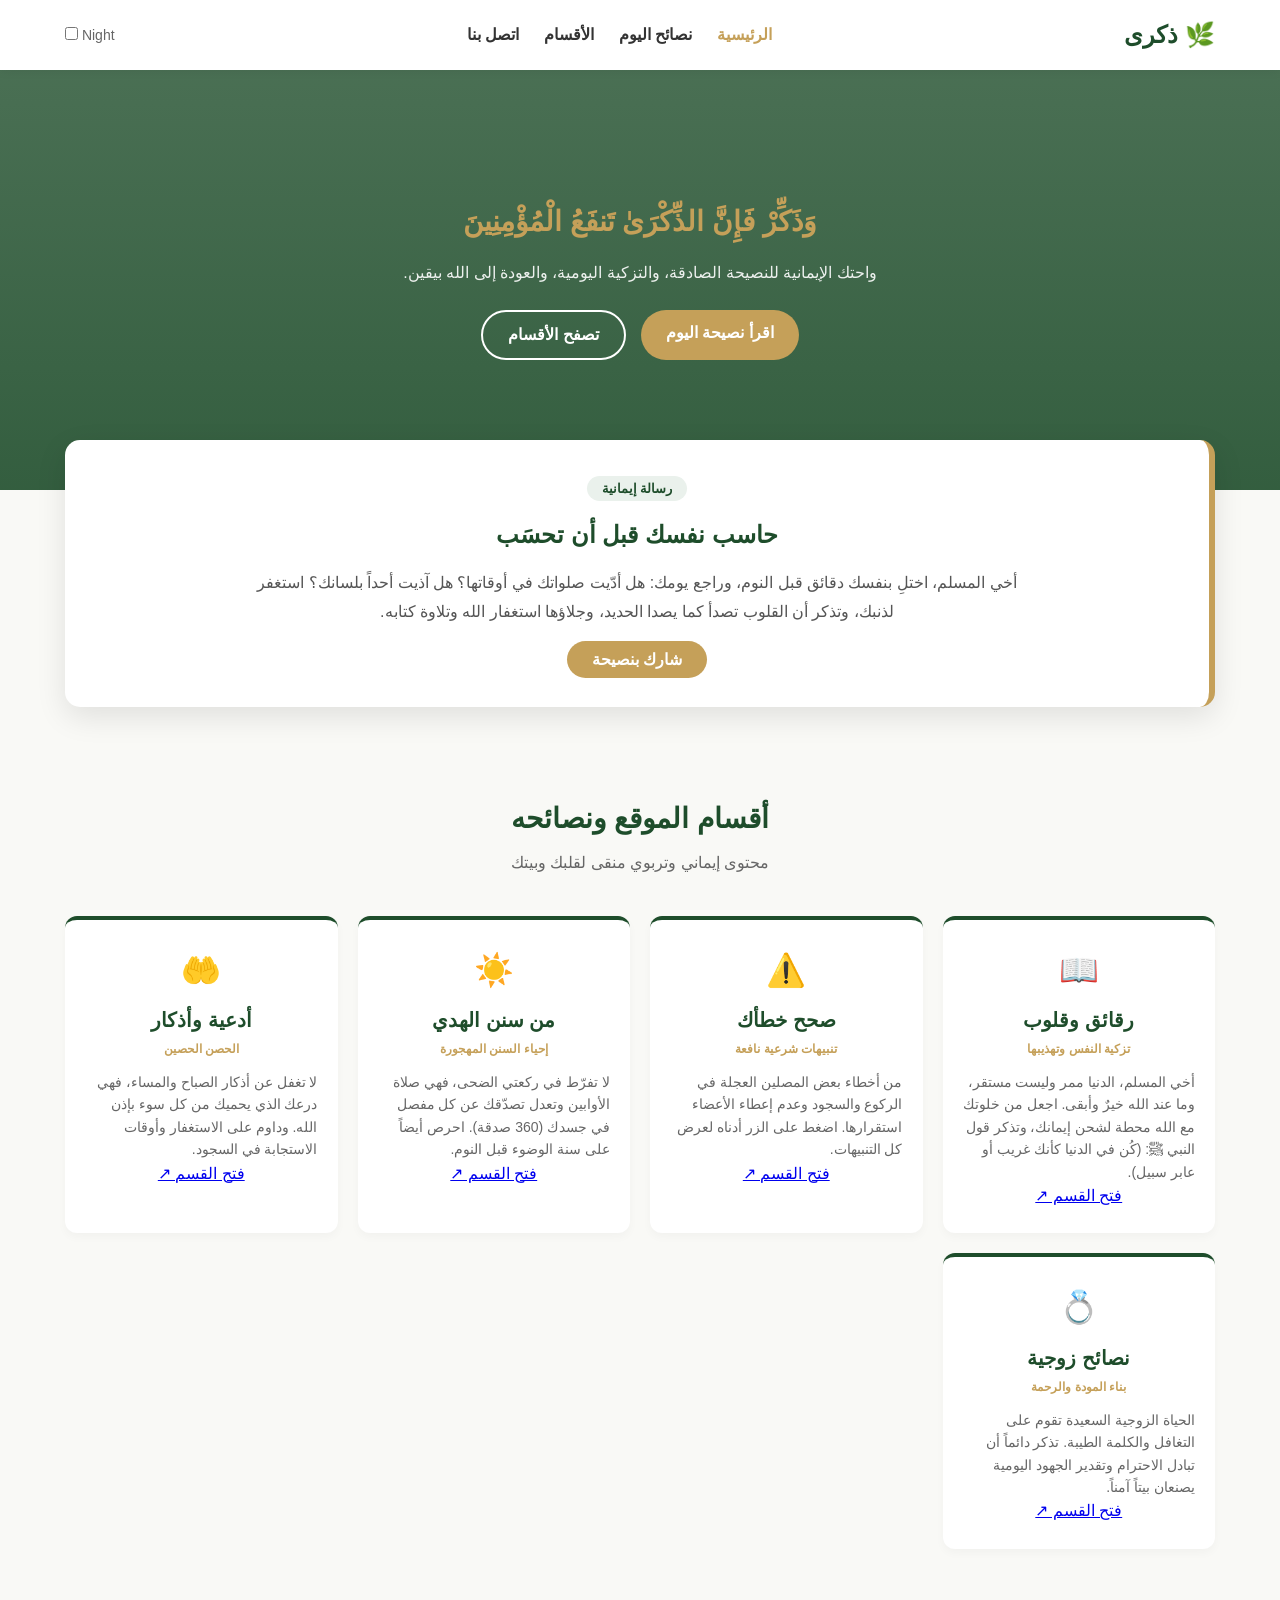
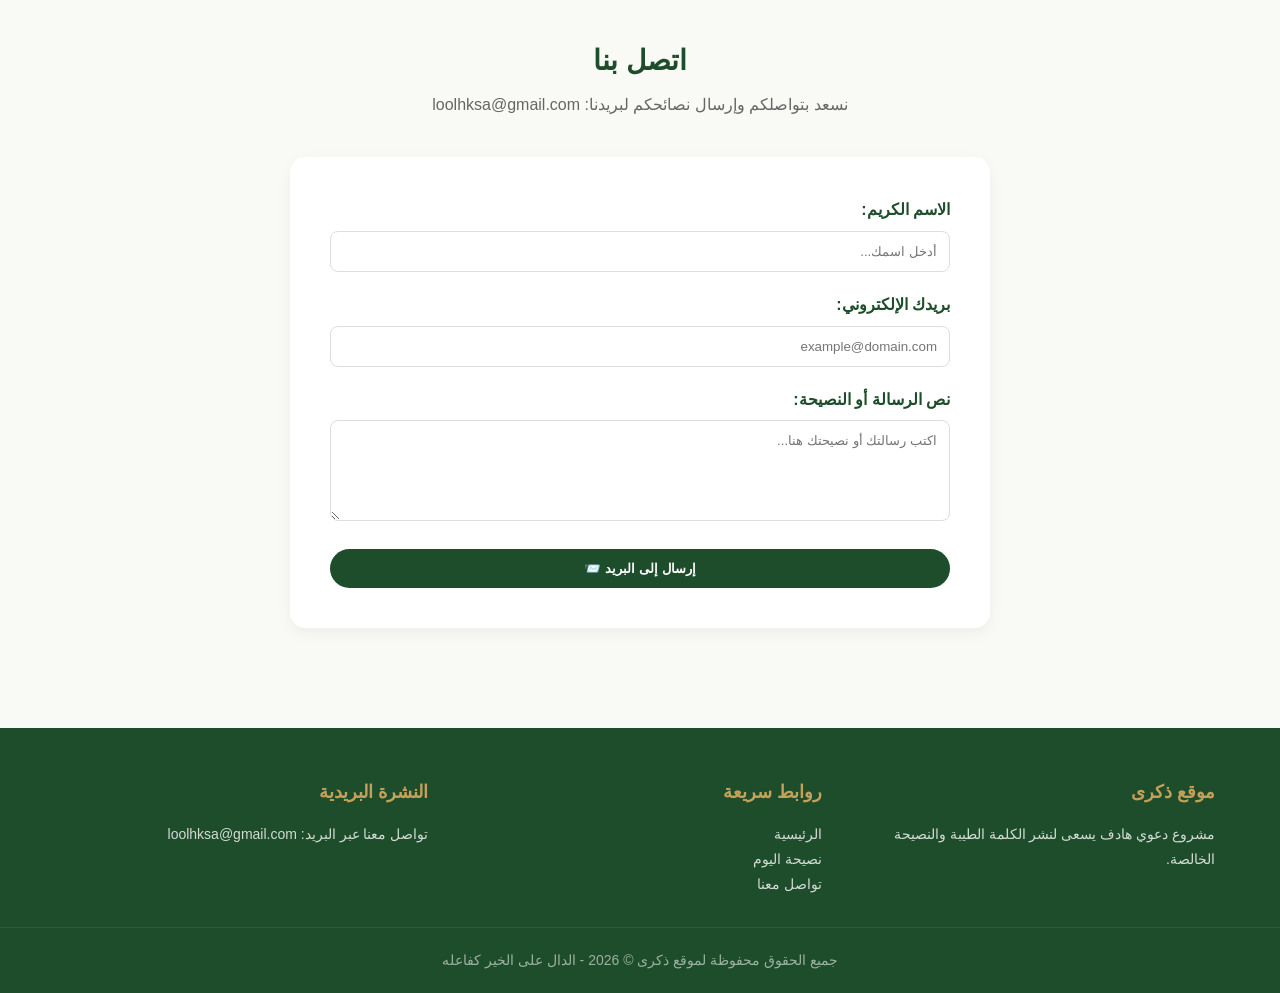
==== commit 98e3c5dc: "Create index.html" ====
--- a/index.html
+++ b/index.html
@@ -1,154 +1,3 @@
-<!DOCTYPE html>
-<html lang="ar" dir="rtl">
-<head>
-    <meta charset="UTF-8">
-    <meta name="viewport" content="width=device-width, initial-scale=1.0">
-    <title>موقع ذكرى - للنصيحة والتزكية</title>
-    <link href="https://fonts.googleapis.com/css2?family=Cairo:wght@300;400;600;700&display=swap" rel="stylesheet">
-    <link rel="stylesheet" href="style.css">
-</head>
-<body>
-
-    <!-- الشريط العلوي -->
-    <header class="navbar">
-        <div class="container nav-container">
-            <div class="logo">🌿 ذكرى</div>
-            <nav>
-                <ul class="nav-links">
-                    <li><a href="#" class="active">الرئيسية</a></li>
-                    <li><a href="#daily-tip">نصائح اليوم</a></li>
-                    <li><a href="#categories">الأقسام</a></li>
-                    <li><a href="#contact">اتصل بنا</a></li>
-                </ul>
-            </nav>
-            <div class="nav-actions">
-                <span>Night</span> <input type="checkbox">
-            </div>
-        </div>
-    </header>
-
-    <!-- البانر الرئيسي -->
-    <section class="hero">
-        <div class="hero-overlay">
-            <div class="container hero-content">
-                <h1>وَذَكِّرْ فَإِنَّ الذِّكْرَىٰ تَنفَعُ الْمُؤْمِنِينَ</h1>
-                <p>واحتك الإيمانية للنصيحة الصادقة، والتزكية اليومية، والعودة إلى الله بيقين.</p>
-                <div class="hero-buttons">
-                    <a href="#daily-tip" class="btn-primary">اقرأ نصيحة اليوم</a>
-                    <a href="#categories" class="btn-secondary">تصفح الأقسام</a>
-                </div>
-            </div>
-        </div>
-    </section>
-
-    <!-- بطاقة نصيحة اليوم -->
-    <section id="daily-tip" class="daily-tip-container container">
-        <div class="tip-card-main">
-            <span class="tip-badge">رسالة إيمانية</span>
-            <h2>حاسب نفسك قبل أن تحسَب</h2>
-            <p>أخي المسلم، اختلِ بنفسك دقائق قبل النوم، وراجع يومك: هل أدّيت صلواتك في أوقاتها؟ هل آذيت أحداً بلسانك؟ استغفر لذنبك، وتذكر أن القلوب تصدأ كما يصدا الحديد، وجلاؤها استغفار الله وتلاوة كتابه.</p>
-            <div class="tip-actions">
-                <a href="#contact" class="btn-primary">شارك بنصيحة</a>
-            </div>
-        </div>
-    </section>
-
-    <!-- أقسام الموقع والنصائح -->
-    <section id="categories" class="categories container">
-        <div class="section-title">
-            <h2>أقسام الموقع ونصائحه</h2>
-            <p>محتوى إيماني وتربوي منقى لقلبك وبيتك</p>
-        </div>
-        <div class="grid">
-            <div class="cat-card">
-                <div class="card-icon">📖</div>
-                <h3>رقائق وقلوب</h3>
-                <span class="card-subtitle">تزكية النفس وتهذيبها</span>
-                <p>أخي المسلم، الدنيا ممر وليست مستقر، وما عند الله خيرٌ وأبقى. اجعل من خلوتك مع الله محطة لشحن إيمانك، وتذكر قول النبي ﷺ: (كُن في الدنيا كأنك غريب أو عابر سبيل).</p>
-            </div>
-            
-            <!-- قسم صحح خطأك (ينقل للصفحة الأخرى عند الضغط) -->
-            <div class="cat-card">
-                <div class="card-icon">⚠️</div>
-                <h3><a href="correct-mistakes.html" style="color: inherit; text-decoration: none;">صحح خطأك</a></h3>
-                <span class="card-subtitle">تنبيهات شرعية نافعة</span>
-                <p>من أخطاء بعض المصلين العجلة في الركوع والسجود وعدم إعطاء الأعضاء استقرارها. اضغط هنا للاطلاع على صفحة كاملة مليئة بالتنبيهات والأخطاء الشائعة.</p>
-                <a href="correct-mistakes.html" class="btn-primary" style="display: inline-block; margin-top: 10px; font-size: 13px; padding: 6px 15px;">عرض كل التنبيهات</a>
-            </div>
-
-            <div class="cat-card">
-                <div class="card-icon">☀️</div>
-                <h3>من سنن الهدي</h3>
-                <span class="card-subtitle">إحياء السنن المهجورة</span>
-                <p>لا تفرّط في ركعتي الضحى، فهي صلاة الأوابين وتعدل تصدّقك عن كل مفصل في جسدك (360 صدقة). احرص أيضاً على سنة الوضوء قبل النوم لتبيت في حفظ الله.</p>
-            </div>
-            <div class="cat-card">
-                <div class="card-icon">🤲</div>
-                <h3>أدعية وأذكار</h3>
-                <span class="card-subtitle">الحصن الحصين</span>
-                <p>لا تغفل عن أذكار الصباح والمساء، فهي درعك الذي يحميك من كل سوء بإذن الله. وداوم على الاستغفار وأوقات الاستجابة في السجود والثلث الأخير من الليل.</p>
-            </div>
-            <div class="cat-card">
-                <div class="card-icon">💍</div>
-                <h3>نصائح زوجية</h3>
-                <span class="card-subtitle">بناء المودة والرحمة</span>
-                <p>الحياة الزوجية السعيدة تقوم على التغافل والكلمة الطيبة. تذكر دائماً أن تبادل الاحترام وتقدير الجهود اليومية يصنعان بيتاً آمناً مليئاً بالسكينة، وأن النبي ﷺ كان أحسن الناس أهلاً.</p>
-            </div>
-        </div>
-    </section>
-
-    <!-- قسم اتصل بنا -->
-    <section id="contact" class="contact-section container">
-        <div class="section-title">
-            <h2>اتصل بنا</h2>
-            <p>نسعد بتواصلكم وإرسال نصائحكم لبريدنا: loolhksa@gmail.com</p>
-        </div>
-        <div class="contact-card">
-            <form action="https://formspree.io/f/loolhksa" method="POST" class="contact-form">
-                <div class="form-group">
-                    <label for="name">الاسم الكريم:</label>
-                    <input type="text" id="name" name="name" required placeholder="أدخل اسمك...">
-                </div>
-                <div class="form-group">
-                    <label for="email">بريدك الإلكتروني:</label>
-                    <input type="email" id="email" name="email" required placeholder="example@domain.com">
-                </div>
-                <div class="form-group">
-                    <label for="message">نص الرسالة أو النصيحة:</label>
-                    <textarea id="message" name="message" rows="5" required placeholder="اكتب رسالتك أو نصيحتك هنا..."></textarea>
-                </div>
-                <button type="submit" class="btn-submit">إرسال إلى البريد 📨</button>
-            </form>
-        </div>
-    </section>
-
-    <!-- التذييل -->
-    <footer class="footer">
-        <div class="container footer-content">
-            <div>
-                <h3>موقع ذكرى</h3>
-                <p>مشروع دعوي هادف يسعى لنشر الكلمة الطيبة والنصيحة الخالصة.</p>
-            </div>
-            <div>
-                <h3>روابط سريعة</h3>
-                <ul>
-                    <li><a href="#">الرئيسية</a></li>
-                    <li><a href="#daily-tip">نصيحة اليوم</a></li>
-                    <li><a href="#contact">تواصل معنا</a></li>
-                </ul>
-            </div>
-            <div>
-                <h3>النشرة البريدية</h3>
-                <p>تواصل معنا عبر البريد: loolhksa@gmail.com</p>
-            </div>
-        </div>
-        <div class="footer-bottom">
-            <p>جميع الحقوق محفوظة لموقع ذكرى © 2026 - الدال على الخير كفاعله</p>
-        </div>
-    </footer>
-
-</body>
-</html>
 <!DOCTYPE html>
 <html lang="ar" dir="rtl">
 <head>
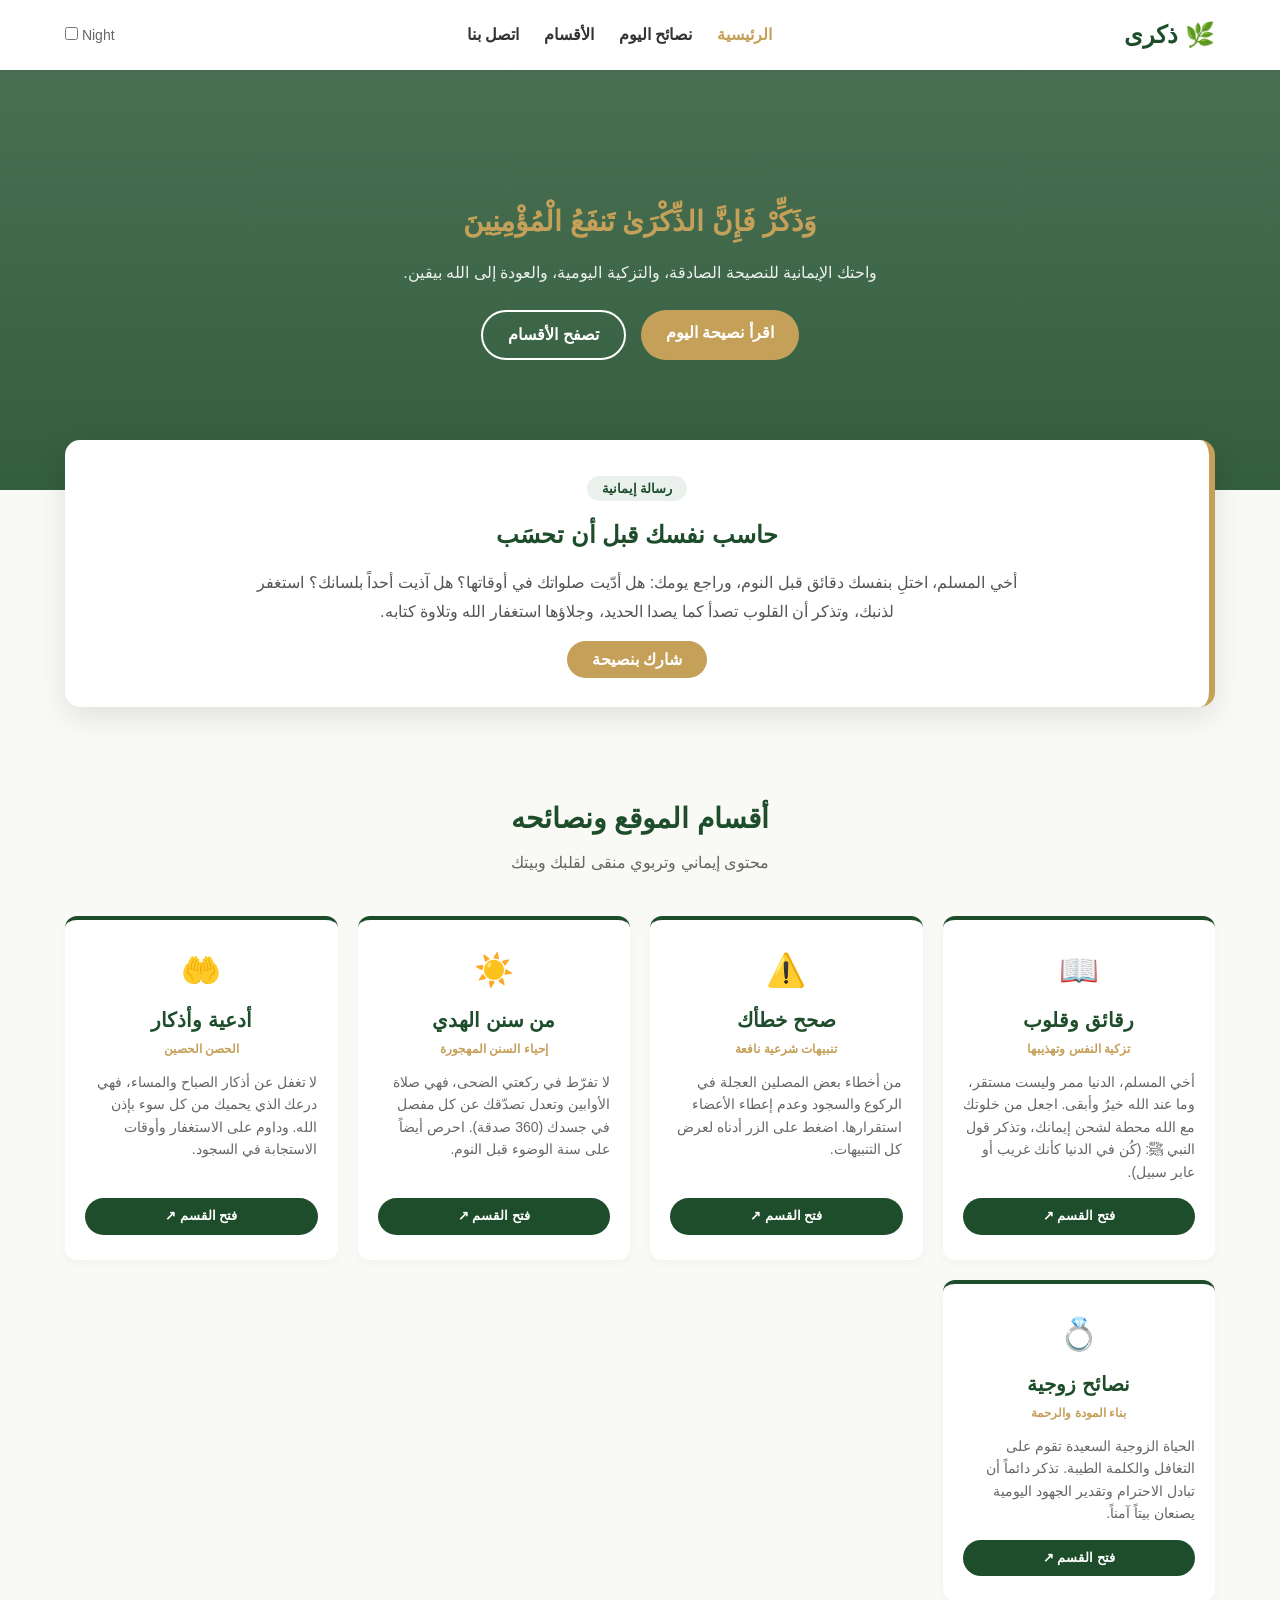
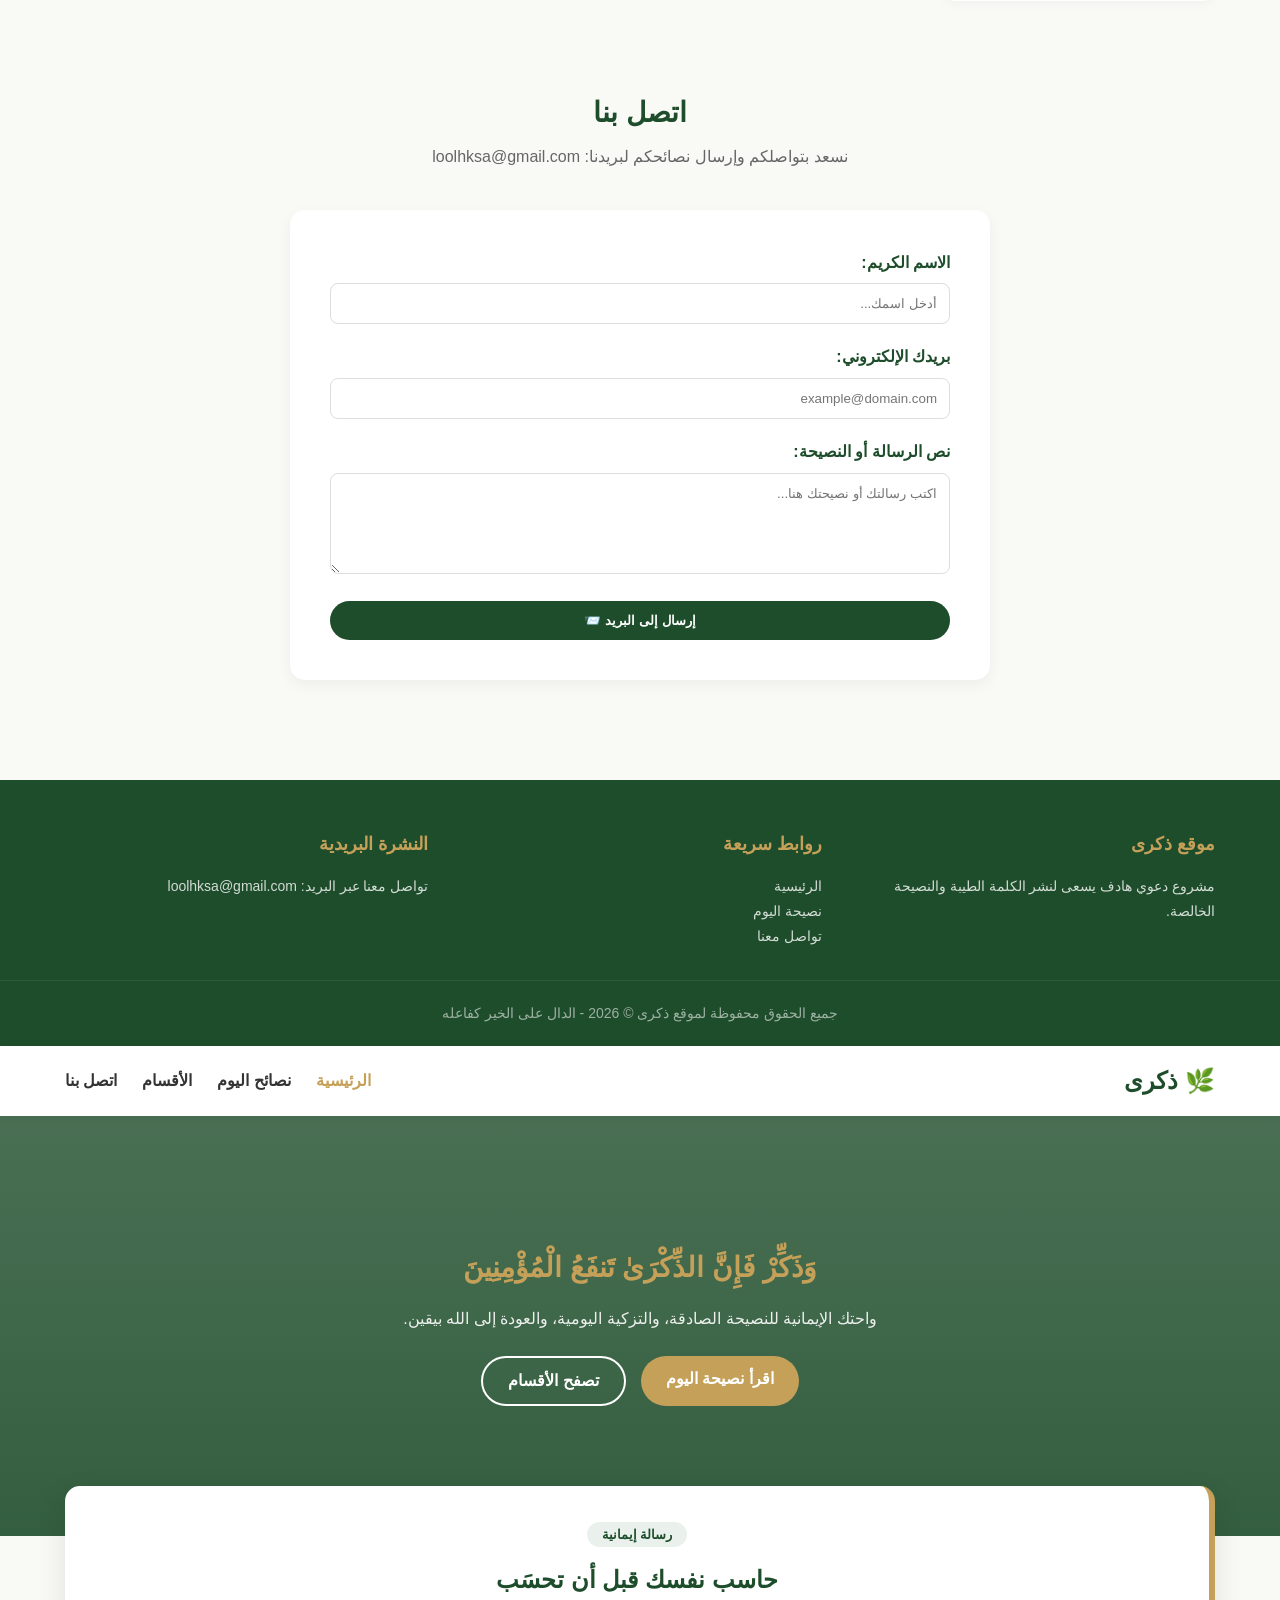
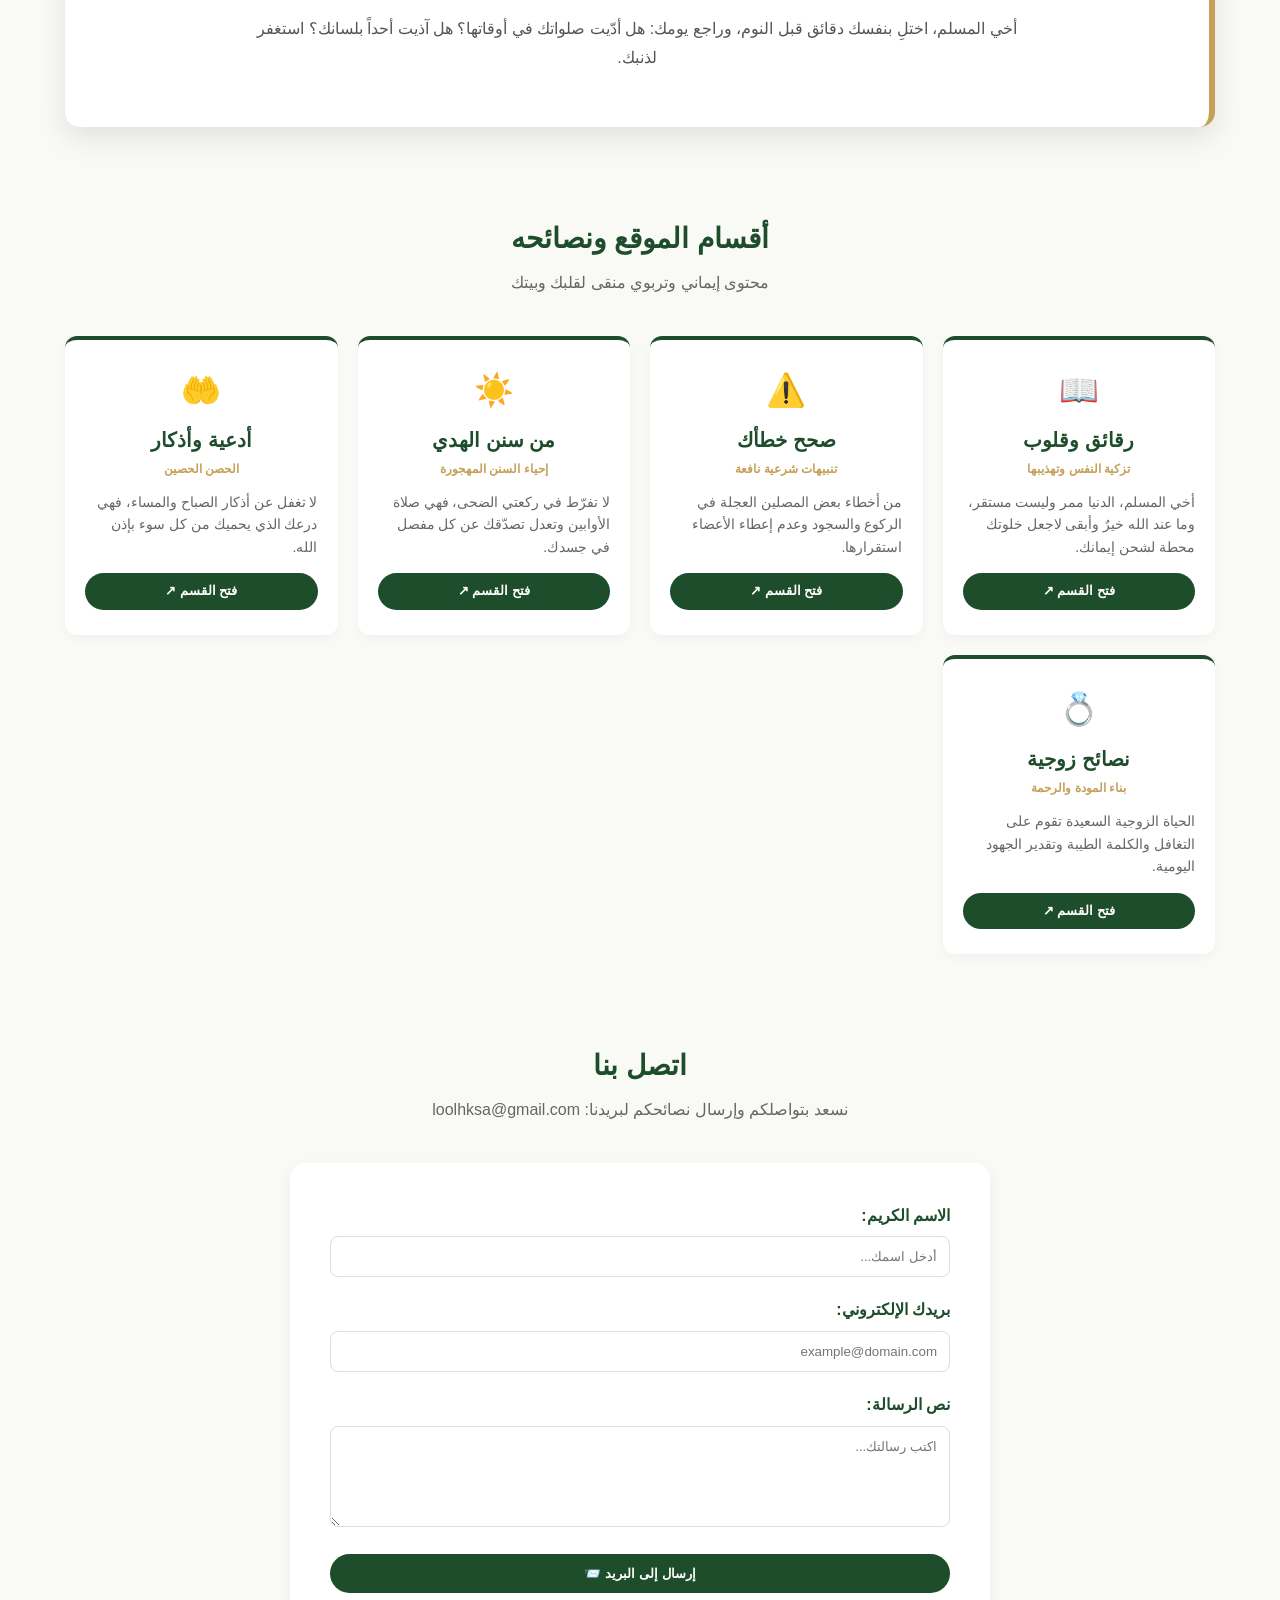
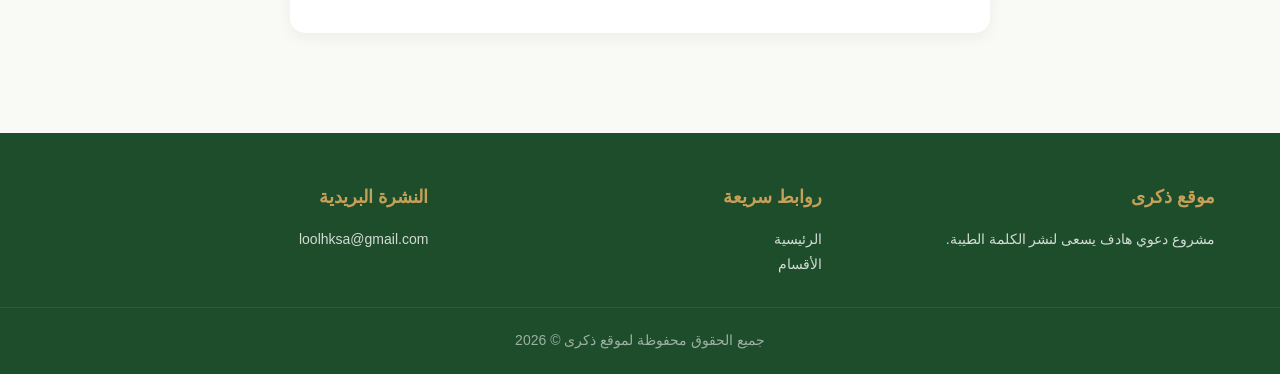
==== commit 55ba946c: "Update index.html" ====
--- a/index.html
+++ b/index.html
@@ -171,3 +171,164 @@
 
 </body>
 </html>
+<!DOCTYPE html>
+<html lang="ar" dir="rtl">
+<head>
+    <meta charset="UTF-8">
+    <meta name="viewport" content="width=device-width, initial-scale=1.0">
+    <title>موقع ذكرى - للنصيحة والتزكية</title>
+    <link href="https://fonts.googleapis.com/css2?family=Cairo:wght@300;400;600;700&display=swap" rel="stylesheet">
+    <link rel="stylesheet" href="style.css">
+</head>
+<body>
+
+    <header class="navbar">
+        <div class="container nav-container">
+            <div class="logo">🌿 ذكرى</div>
+            <nav>
+                <ul class="nav-links">
+                    <li><a href="#" class="active">الرئيسية</a></li>
+                    <li><a href="#daily-tip">نصائح اليوم</a></li>
+                    <li><a href="#categories">الأقسام</a></li>
+                    <li><a href="#contact">اتصل بنا</a></li>
+                </ul>
+            </nav>
+        </div>
+    </header>
+
+    <section class="hero">
+        <div class="hero-overlay">
+            <div class="container hero-content">
+                <h1>وَذَكِّرْ فَإِنَّ الذِّكْرَىٰ تَنفَعُ الْمُؤْمِنِينَ</h1>
+                <p>واحتك الإيمانية للنصيحة الصادقة، والتزكية اليومية، والعودة إلى الله بيقين.</p>
+                <div class="hero-buttons">
+                    <a href="#daily-tip" class="btn-primary">اقرأ نصيحة اليوم</a>
+                    <a href="#categories" class="btn-secondary">تصفح الأقسام</a>
+                </div>
+            </div>
+        </div>
+    </section>
+
+    <section id="daily-tip" class="daily-tip-container container">
+        <div class="tip-card-main">
+            <span class="tip-badge">رسالة إيمانية</span>
+            <h2>حاسب نفسك قبل أن تحسَب</h2>
+            <p>أخي المسلم، اختلِ بنفسك دقائق قبل النوم، وراجع يومك: هل أدّيت صلواتك في أوقاتها؟ هل آذيت أحداً بلسانك؟ استغفر لذنبك.</p>
+        </div>
+    </section>
+
+    <!-- الأقسام مع أزرار الربط بالصفحات الفرعية -->
+    <section id="categories" class="categories container">
+        <div class="section-title">
+            <h2>أقسام الموقع ونصائحه</h2>
+            <p>محتوى إيماني وتربوي منقى لقلبك وبيتك</p>
+        </div>
+        <div class="grid">
+            
+            <!-- رقائق وقلوب -->
+            <div class="cat-card">
+                <div>
+                    <div class="card-icon">📖</div>
+                    <h3>رقائق وقلوب</h3>
+                    <span class="card-subtitle">تزكية النفس وتهذيبها</span>
+                    <p>أخي المسلم، الدنيا ممر وليست مستقر، وما عند الله خيرٌ وأبقى لاجعل خلوتك محطة لشحن إيمانك.</p>
+                </div>
+                <a href="hearts.html" class="btn-open">فتح القسم ↗</a>
+            </div>
+            
+            <!-- صحح خطأك -->
+            <div class="cat-card">
+                <div>
+                    <div class="card-icon">⚠️</div>
+                    <h3>صحح خطأك</h3>
+                    <span class="card-subtitle">تنبيهات شرعية نافعة</span>
+                    <p>من أخطاء بعض المصلين العجلة في الركوع والسجود وعدم إعطاء الأعضاء استقرارها.</p>
+                </div>
+                <a href="correct-mistakes.html" class="btn-open">فتح القسم ↗</a>
+            </div>
+
+            <!-- من سنن الهدي -->
+            <div class="cat-card">
+                <div>
+                    <div class="card-icon">☀️</div>
+                    <h3>من سنن الهدي</h3>
+                    <span class="card-subtitle">إحياء السنن المهجورة</span>
+                    <p>لا تفرّط في ركعتي الضحى، فهي صلاة الأوابين وتعدل تصدّقك عن كل مفصل في جسدك.</p>
+                </div>
+                <a href="sunan.html" class="btn-open">فتح القسم ↗</a>
+            </div>
+
+            <!-- أدعية وأذكار -->
+            <div class="cat-card">
+                <div>
+                    <div class="card-icon">🤲</div>
+                    <h3>أدعية وأذكار</h3>
+                    <span class="card-subtitle">الحصن الحصين</span>
+                    <p>لا تغفل عن أذكار الصباح والمساء، فهي درعك الذي يحميك من كل سوء بإذن الله.</p>
+                </div>
+                <a href="adhkar.html" class="btn-open">فتح القسم ↗</a>
+            </div>
+
+            <!-- نصائح زوجية -->
+            <div class="cat-card">
+                <div>
+                    <div class="card-icon">💍</div>
+                    <h3>نصائح زوجية</h3>
+                    <span class="card-subtitle">بناء المودة والرحمة</span>
+                    <p>الحياة الزوجية السعيدة تقوم على التغافل والكلمة الطيبة وتقدير الجهود اليومية.</p>
+                </div>
+                <a href="marriage.html" class="btn-open">فتح القسم ↗</a>
+            </div>
+
+        </div>
+    </section>
+
+    <section id="contact" class="contact-section container">
+        <div class="section-title">
+            <h2>اتصل بنا</h2>
+            <p>نسعد بتواصلكم وإرسال نصائحكم لبريدنا: loolhksa@gmail.com</p>
+        </div>
+        <div class="contact-card">
+            <form action="https://formspree.io/f/loolhksa" method="POST" class="contact-form">
+                <div class="form-group">
+                    <label for="name">الاسم الكريم:</label>
+                    <input type="text" id="name" name="name" required placeholder="أدخل اسمك...">
+                </div>
+                <div class="form-group">
+                    <label for="email">بريدك الإلكتروني:</label>
+                    <input type="email" id="email" name="email" required placeholder="example@domain.com">
+                </div>
+                <div class="form-group">
+                    <label for="message">نص الرسالة:</label>
+                    <textarea id="message" name="message" rows="5" required placeholder="اكتب رسالتك..."></textarea>
+                </div>
+                <button type="submit" class="btn-submit">إرسال إلى البريد 📨</button>
+            </form>
+        </div>
+    </section>
+
+    <footer class="footer">
+        <div class="container footer-content">
+            <div>
+                <h3>موقع ذكرى</h3>
+                <p>مشروع دعوي هادف يسعى لنشر الكلمة الطيبة.</p>
+            </div>
+            <div>
+                <h3>روابط سريعة</h3>
+                <ul>
+                    <li><a href="index.html">الرئيسية</a></li>
+                    <li><a href="index.html#categories">الأقسام</a></li>
+                </ul>
+            </div>
+            <div>
+                <h3>النشرة البريدية</h3>
+                <p>loolhksa@gmail.com</p>
+            </div>
+        </div>
+        <div class="footer-bottom">
+            <p>جميع الحقوق محفوظة لموقع ذكرى © 2026</p>
+        </div>
+    </footer>
+
+</body>
+</html>
--- a/style.css
+++ b/style.css
@@ -356,3 +356,382 @@
     font-size: 13px;
     opacity: 0.7;
 }
+/* إعدادات عامة */
+* {
+    margin: 0;
+    padding: 0;
+    box-sizing: border-box;
+    font-family: 'Cairo', sans-serif;
+}
+
+:root {
+    --primary-color: #1e4d2b;       /* أخضر زيتي إسلامي */
+    --secondary-color: #c5a059;     /* ذهبي */
+    --bg-color: #f9f9f6;            /* أبيض رملي خفيف */
+    --text-color: #333333;
+    --white: #ffffff;
+}
+
+body {
+    background-color: var(--bg-color);
+    color: var(--text-color);
+    line-height: 1.6;
+    scroll-behavior: smooth;
+}
+
+.container {
+    width: 90%;
+    max-width: 1150px;
+    margin: 0 auto;
+}
+
+/* الشريط العلوي */
+.navbar {
+    background: var(--white);
+    box-shadow: 0 2px 10px rgba(0,0,0,0.05);
+    position: sticky;
+    top: 0;
+    z-index: 1000;
+}
+
+.nav-container {
+    display: flex;
+    justify-content: space-between;
+    align-items: center;
+    height: 70px;
+}
+
+.logo {
+    font-size: 24px;
+    font-weight: 700;
+    color: var(--primary-color);
+}
+
+.nav-links {
+    display: flex;
+    list-style: none;
+    gap: 25px;
+}
+
+.nav-links a {
+    text-decoration: none;
+    color: var(--text-color);
+    font-weight: 600;
+    transition: 0.3s;
+}
+
+.nav-links a:hover, .nav-links a.active {
+    color: var(--secondary-color);
+}
+
+.nav-actions {
+    font-size: 14px;
+    color: #666;
+}
+
+/* البانر الرئيسي */
+.hero {
+    height: 420px;
+    background-image: url('https://images.unsplash.com/photo-1542816417-0983c9c9ad53?q=80&w=2000');
+    background-size: cover;
+    background-position: center;
+}
+
+.hero-overlay {
+    background: linear-gradient(rgba(30, 77, 43, 0.8), rgba(30, 77, 43, 0.9));
+    width: 100%;
+    height: 100%;
+    display: flex;
+    align-items: center;
+    justify-content: center;
+    color: var(--white);
+    text-align: center;
+    padding: 0 20px;
+}
+
+.hero-content h1 {
+    font-size: 28px;
+    margin-bottom: 15px;
+    color: var(--secondary-color);
+}
+
+.hero-content p {
+    font-size: 16px;
+    margin-bottom: 25px;
+    opacity: 0.9;
+}
+
+.hero-buttons {
+    display: flex;
+    justify-content: center;
+    gap: 15px;
+}
+
+.btn-primary {
+    background-color: var(--secondary-color);
+    color: var(--white);
+    padding: 10px 25px;
+    border-radius: 25px;
+    text-decoration: none;
+    font-weight: 600;
+    transition: 0.3s;
+}
+
+.btn-primary:hover {
+    background-color: #b08d4b;
+}
+
+.btn-secondary {
+    background-color: transparent;
+    border: 2px solid var(--white);
+    color: var(--white);
+    padding: 10px 25px;
+    border-radius: 25px;
+    text-decoration: none;
+    font-weight: 600;
+    transition: 0.3s;
+}
+
+.btn-secondary:hover {
+    background-color: var(--white);
+    color: var(--primary-color);
+}
+
+/* بطاقة نصيحة اليوم البارزة */
+.daily-tip-container {
+    margin-top: -50px;
+    position: relative;
+    z-index: 10;
+    margin-bottom: 50px;
+}
+
+.tip-card-main {
+    background: var(--white);
+    padding: 35px;
+    border-radius: 15px;
+    box-shadow: 0 10px 30px rgba(0,0,0,0.1);
+    border-right: 6px solid var(--secondary-color);
+    text-align: center;
+}
+
+.tip-badge {
+    background-color: #eaf1ec;
+    color: var(--primary-color);
+    padding: 5px 15px;
+    font-size: 13px;
+    border-radius: 20px;
+    font-weight: 600;
+}
+
+.tip-card-main h2 {
+    margin: 15px 0;
+    color: var(--primary-color);
+    font-size: 24px;
+}
+
+.tip-card-main p {
+    color: #555;
+    font-size: 16px;
+    line-height: 1.8;
+    max-width: 800px;
+    margin: 0 auto 20px auto;
+}
+
+.tip-actions {
+    margin-top: 20px;
+}
+
+/* العناوين المشتركة */
+.section-title {
+    text-align: center;
+    margin-bottom: 40px;
+}
+
+.section-title h2 {
+    font-size: 28px;
+    color: var(--primary-color);
+    margin-bottom: 8px;
+}
+
+.section-title p {
+    color: #666;
+}
+
+/* الأقسام والنصائح */
+.categories {
+    padding: 40px 0;
+}
+
+.grid {
+    display: grid;
+    grid-template-columns: repeat(auto-fit, minmax(240px, 1fr));
+    gap: 20px;
+}
+
+.cat-card {
+    background: var(--white);
+    padding: 25px 20px;
+    border-radius: 12px;
+    text-align: center;
+    box-shadow: 0 4px 10px rgba(0,0,0,0.03);
+    transition: transform 0.3s;
+    border-top: 4px solid var(--primary-color);
+    display: flex;
+    flex-direction: column;
+    justify-content: space-between;
+}
+
+.cat-card:hover {
+    transform: translateY(-5px);
+}
+
+.card-icon {
+    font-size: 32px;
+    margin-bottom: 8px;
+}
+
+.cat-card h3 {
+    color: var(--primary-color);
+    margin-bottom: 4px;
+    font-size: 20px;
+}
+
+.card-subtitle {
+    display: block;
+    font-size: 12px;
+    color: var(--secondary-color);
+    font-weight: 600;
+    margin-bottom: 12px;
+}
+
+.cat-card p {
+    color: #666;
+    font-size: 14px;
+    line-height: 1.6;
+    text-align: right;
+    margin-bottom: 15px;
+}
+
+.btn-open {
+    background-color: var(--primary-color);
+    color: var(--white);
+    padding: 8px 20px;
+    border-radius: 20px;
+    text-decoration: none;
+    font-size: 13px;
+    font-weight: 600;
+    transition: 0.3s;
+    margin-top: auto;
+    display: inline-block;
+}
+
+.btn-open:hover {
+    background-color: var(--secondary-color);
+}
+
+/* قسم اتصل بنا */
+.contact-section {
+    padding: 50px 0;
+}
+
+.contact-card {
+    background: var(--white);
+    padding: 40px;
+    border-radius: 15px;
+    box-shadow: 0 5px 15px rgba(0,0,0,0.05);
+    max-width: 700px;
+    margin: 0 auto;
+}
+
+.contact-form .form-group {
+    margin-bottom: 20px;
+    text-align: right;
+}
+
+.contact-form label {
+    display: block;
+    margin-bottom: 8px;
+    color: var(--primary-color);
+    font-weight: 600;
+}
+
+.contact-form input,
+.contact-form textarea {
+    width: 100%;
+    padding: 12px;
+    border: 1px solid #ddd;
+    border-radius: 8px;
+    outline: none;
+    font-family: 'Cairo', sans-serif;
+}
+
+.contact-form input:focus,
+.contact-form textarea:focus {
+    border-color: var(--secondary-color);
+}
+
+.btn-submit {
+    background-color: var(--primary-color);
+    color: var(--white);
+    border: none;
+    padding: 12px 30px;
+    border-radius: 25px;
+    font-family: 'Cairo', sans-serif;
+    font-weight: 600;
+    cursor: pointer;
+    width: 100%;
+    transition: background 0.3s;
+}
+
+.btn-submit:hover {
+    background-color: #14351d;
+}
+
+/* التذييل */
+.footer {
+    background-color: var(--primary-color);
+    color: var(--white);
+    padding: 50px 0 20px 0;
+    margin-top: 50px;
+}
+
+.footer-content {
+    display: grid;
+    grid-template-columns: repeat(auto-fit, minmax(250px, 1fr));
+    gap: 30px;
+    margin-bottom: 30px;
+}
+
+.footer h3 {
+    color: var(--secondary-color);
+    margin-bottom: 15px;
+    font-size: 18px;
+}
+
+.footer p, .footer li {
+    font-size: 14px;
+    opacity: 0.8;
+    line-height: 1.8;
+}
+
+.footer ul {
+    list-style: none;
+}
+
+.footer ul li a {
+    color: var(--white);
+    text-decoration: none;
+    transition: 0.3s;
+}
+
+.footer ul li a:hover {
+    color: var(--secondary-color);
+}
+
+.footer-bottom {
+    text-align: center;
+    padding-top: 20px;
+    border-top: 1px solid rgba(255,255,255,0.1);
+    font-size: 13px;
+    opacity: 0.7;
+}
--- a/style.css
+++ b/style.css
@@ -356,3 +356,382 @@
     font-size: 13px;
     opacity: 0.7;
 }
+/* إعدادات عامة */
+* {
+    margin: 0;
+    padding: 0;
+    box-sizing: border-box;
+    font-family: 'Cairo', sans-serif;
+}
+
+:root {
+    --primary-color: #1e4d2b;       /* أخضر زيتي إسلامي */
+    --secondary-color: #c5a059;     /* ذهبي */
+    --bg-color: #f9f9f6;            /* أبيض رملي خفيف */
+    --text-color: #333333;
+    --white: #ffffff;
+}
+
+body {
+    background-color: var(--bg-color);
+    color: var(--text-color);
+    line-height: 1.6;
+    scroll-behavior: smooth;
+}
+
+.container {
+    width: 90%;
+    max-width: 1150px;
+    margin: 0 auto;
+}
+
+/* الشريط العلوي */
+.navbar {
+    background: var(--white);
+    box-shadow: 0 2px 10px rgba(0,0,0,0.05);
+    position: sticky;
+    top: 0;
+    z-index: 1000;
+}
+
+.nav-container {
+    display: flex;
+    justify-content: space-between;
+    align-items: center;
+    height: 70px;
+}
+
+.logo {
+    font-size: 24px;
+    font-weight: 700;
+    color: var(--primary-color);
+}
+
+.nav-links {
+    display: flex;
+    list-style: none;
+    gap: 25px;
+}
+
+.nav-links a {
+    text-decoration: none;
+    color: var(--text-color);
+    font-weight: 600;
+    transition: 0.3s;
+}
+
+.nav-links a:hover, .nav-links a.active {
+    color: var(--secondary-color);
+}
+
+.nav-actions {
+    font-size: 14px;
+    color: #666;
+}
+
+/* البانر الرئيسي */
+.hero {
+    height: 420px;
+    background-image: url('https://images.unsplash.com/photo-1542816417-0983c9c9ad53?q=80&w=2000');
+    background-size: cover;
+    background-position: center;
+}
+
+.hero-overlay {
+    background: linear-gradient(rgba(30, 77, 43, 0.8), rgba(30, 77, 43, 0.9));
+    width: 100%;
+    height: 100%;
+    display: flex;
+    align-items: center;
+    justify-content: center;
+    color: var(--white);
+    text-align: center;
+    padding: 0 20px;
+}
+
+.hero-content h1 {
+    font-size: 28px;
+    margin-bottom: 15px;
+    color: var(--secondary-color);
+}
+
+.hero-content p {
+    font-size: 16px;
+    margin-bottom: 25px;
+    opacity: 0.9;
+}
+
+.hero-buttons {
+    display: flex;
+    justify-content: center;
+    gap: 15px;
+}
+
+.btn-primary {
+    background-color: var(--secondary-color);
+    color: var(--white);
+    padding: 10px 25px;
+    border-radius: 25px;
+    text-decoration: none;
+    font-weight: 600;
+    transition: 0.3s;
+}
+
+.btn-primary:hover {
+    background-color: #b08d4b;
+}
+
+.btn-secondary {
+    background-color: transparent;
+    border: 2px solid var(--white);
+    color: var(--white);
+    padding: 10px 25px;
+    border-radius: 25px;
+    text-decoration: none;
+    font-weight: 600;
+    transition: 0.3s;
+}
+
+.btn-secondary:hover {
+    background-color: var(--white);
+    color: var(--primary-color);
+}
+
+/* بطاقة نصيحة اليوم البارزة */
+.daily-tip-container {
+    margin-top: -50px;
+    position: relative;
+    z-index: 10;
+    margin-bottom: 50px;
+}
+
+.tip-card-main {
+    background: var(--white);
+    padding: 35px;
+    border-radius: 15px;
+    box-shadow: 0 10px 30px rgba(0,0,0,0.1);
+    border-right: 6px solid var(--secondary-color);
+    text-align: center;
+}
+
+.tip-badge {
+    background-color: #eaf1ec;
+    color: var(--primary-color);
+    padding: 5px 15px;
+    font-size: 13px;
+    border-radius: 20px;
+    font-weight: 600;
+}
+
+.tip-card-main h2 {
+    margin: 15px 0;
+    color: var(--primary-color);
+    font-size: 24px;
+}
+
+.tip-card-main p {
+    color: #555;
+    font-size: 16px;
+    line-height: 1.8;
+    max-width: 800px;
+    margin: 0 auto 20px auto;
+}
+
+.tip-actions {
+    margin-top: 20px;
+}
+
+/* العناوين المشتركة */
+.section-title {
+    text-align: center;
+    margin-bottom: 40px;
+}
+
+.section-title h2 {
+    font-size: 28px;
+    color: var(--primary-color);
+    margin-bottom: 8px;
+}
+
+.section-title p {
+    color: #666;
+}
+
+/* الأقسام والنصائح */
+.categories {
+    padding: 40px 0;
+}
+
+.grid {
+    display: grid;
+    grid-template-columns: repeat(auto-fit, minmax(240px, 1fr));
+    gap: 20px;
+}
+
+.cat-card {
+    background: var(--white);
+    padding: 25px 20px;
+    border-radius: 12px;
+    text-align: center;
+    box-shadow: 0 4px 10px rgba(0,0,0,0.03);
+    transition: transform 0.3s;
+    border-top: 4px solid var(--primary-color);
+    display: flex;
+    flex-direction: column;
+    justify-content: space-between;
+}
+
+.cat-card:hover {
+    transform: translateY(-5px);
+}
+
+.card-icon {
+    font-size: 32px;
+    margin-bottom: 8px;
+}
+
+.cat-card h3 {
+    color: var(--primary-color);
+    margin-bottom: 4px;
+    font-size: 20px;
+}
+
+.card-subtitle {
+    display: block;
+    font-size: 12px;
+    color: var(--secondary-color);
+    font-weight: 600;
+    margin-bottom: 12px;
+}
+
+.cat-card p {
+    color: #666;
+    font-size: 14px;
+    line-height: 1.6;
+    text-align: right;
+    margin-bottom: 15px;
+}
+
+.btn-open {
+    background-color: var(--primary-color);
+    color: var(--white);
+    padding: 8px 20px;
+    border-radius: 20px;
+    text-decoration: none;
+    font-size: 13px;
+    font-weight: 600;
+    transition: 0.3s;
+    margin-top: auto;
+    display: inline-block;
+}
+
+.btn-open:hover {
+    background-color: var(--secondary-color);
+}
+
+/* قسم اتصل بنا */
+.contact-section {
+    padding: 50px 0;
+}
+
+.contact-card {
+    background: var(--white);
+    padding: 40px;
+    border-radius: 15px;
+    box-shadow: 0 5px 15px rgba(0,0,0,0.05);
+    max-width: 700px;
+    margin: 0 auto;
+}
+
+.contact-form .form-group {
+    margin-bottom: 20px;
+    text-align: right;
+}
+
+.contact-form label {
+    display: block;
+    margin-bottom: 8px;
+    color: var(--primary-color);
+    font-weight: 600;
+}
+
+.contact-form input,
+.contact-form textarea {
+    width: 100%;
+    padding: 12px;
+    border: 1px solid #ddd;
+    border-radius: 8px;
+    outline: none;
+    font-family: 'Cairo', sans-serif;
+}
+
+.contact-form input:focus,
+.contact-form textarea:focus {
+    border-color: var(--secondary-color);
+}
+
+.btn-submit {
+    background-color: var(--primary-color);
+    color: var(--white);
+    border: none;
+    padding: 12px 30px;
+    border-radius: 25px;
+    font-family: 'Cairo', sans-serif;
+    font-weight: 600;
+    cursor: pointer;
+    width: 100%;
+    transition: background 0.3s;
+}
+
+.btn-submit:hover {
+    background-color: #14351d;
+}
+
+/* التذييل */
+.footer {
+    background-color: var(--primary-color);
+    color: var(--white);
+    padding: 50px 0 20px 0;
+    margin-top: 50px;
+}
+
+.footer-content {
+    display: grid;
+    grid-template-columns: repeat(auto-fit, minmax(250px, 1fr));
+    gap: 30px;
+    margin-bottom: 30px;
+}
+
+.footer h3 {
+    color: var(--secondary-color);
+    margin-bottom: 15px;
+    font-size: 18px;
+}
+
+.footer p, .footer li {
+    font-size: 14px;
+    opacity: 0.8;
+    line-height: 1.8;
+}
+
+.footer ul {
+    list-style: none;
+}
+
+.footer ul li a {
+    color: var(--white);
+    text-decoration: none;
+    transition: 0.3s;
+}
+
+.footer ul li a:hover {
+    color: var(--secondary-color);
+}
+
+.footer-bottom {
+    text-align: center;
+    padding-top: 20px;
+    border-top: 1px solid rgba(255,255,255,0.1);
+    font-size: 13px;
+    opacity: 0.7;
+}
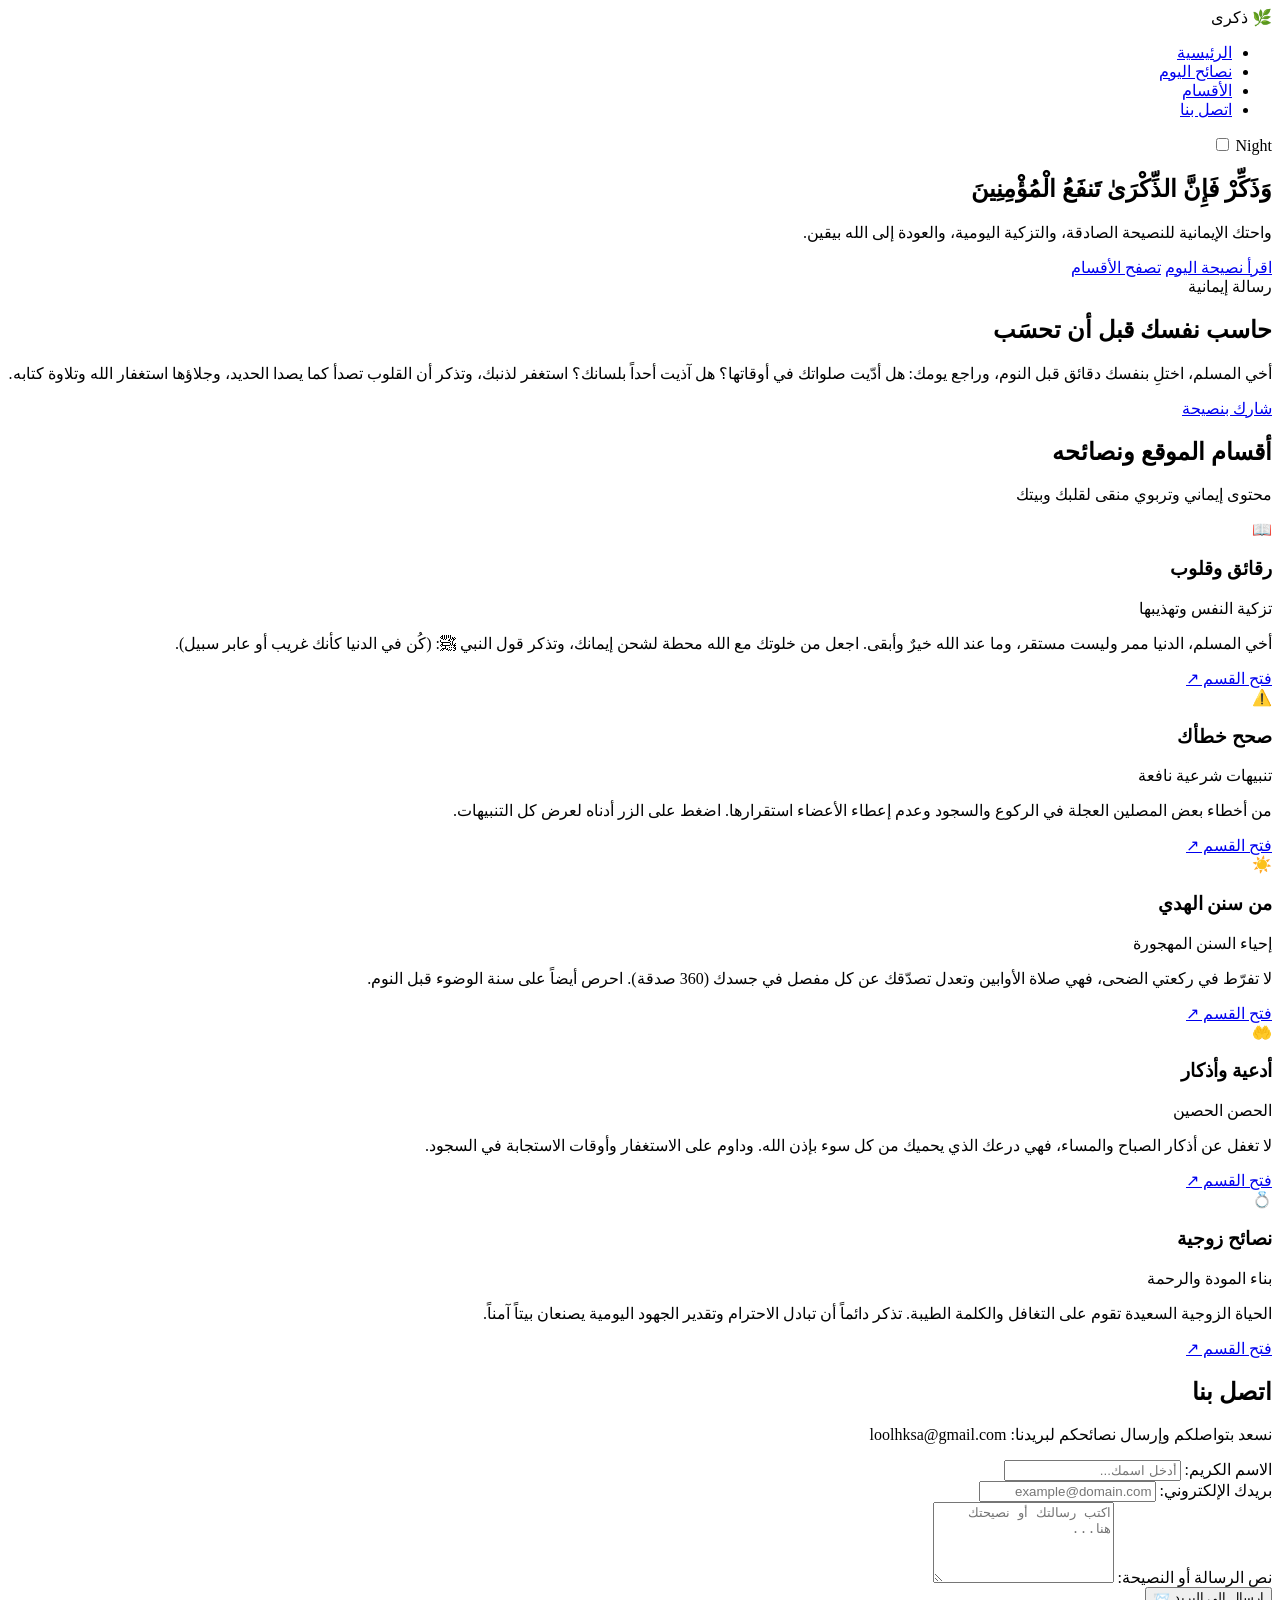
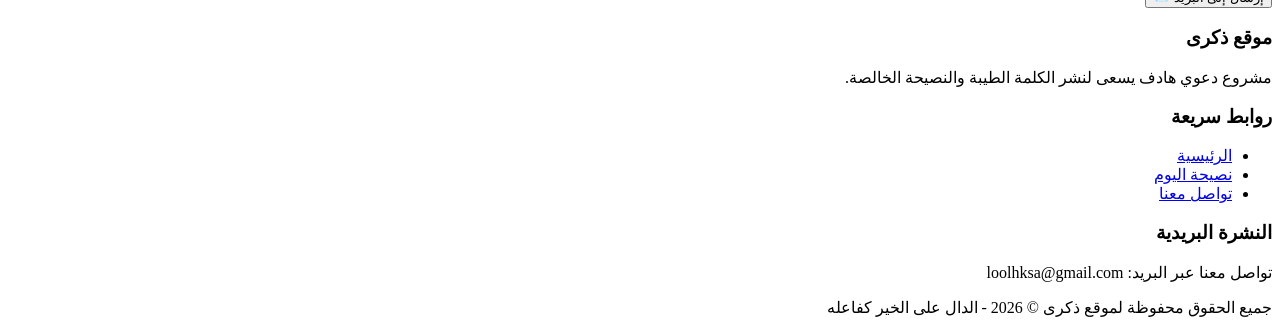
==== commit 00e05619: "Update index.html" ====
--- a/index.html
+++ b/index.html
@@ -181,153 +181,6 @@
     <link rel="stylesheet" href="style.css">
 </head>
 <body>
-
-    <header class="navbar">
-        <div class="container nav-container">
-            <div class="logo">🌿 ذكرى</div>
-            <nav>
-                <ul class="nav-links">
-                    <li><a href="#" class="active">الرئيسية</a></li>
-                    <li><a href="#daily-tip">نصائح اليوم</a></li>
-                    <li><a href="#categories">الأقسام</a></li>
-                    <li><a href="#contact">اتصل بنا</a></li>
-                </ul>
-            </nav>
-        </div>
-    </header>
-
-    <section class="hero">
-        <div class="hero-overlay">
-            <div class="container hero-content">
-                <h1>وَذَكِّرْ فَإِنَّ الذِّكْرَىٰ تَنفَعُ الْمُؤْمِنِينَ</h1>
-                <p>واحتك الإيمانية للنصيحة الصادقة، والتزكية اليومية، والعودة إلى الله بيقين.</p>
-                <div class="hero-buttons">
-                    <a href="#daily-tip" class="btn-primary">اقرأ نصيحة اليوم</a>
-                    <a href="#categories" class="btn-secondary">تصفح الأقسام</a>
-                </div>
-            </div>
-        </div>
-    </section>
-
-    <section id="daily-tip" class="daily-tip-container container">
-        <div class="tip-card-main">
-            <span class="tip-badge">رسالة إيمانية</span>
-            <h2>حاسب نفسك قبل أن تحسَب</h2>
-            <p>أخي المسلم، اختلِ بنفسك دقائق قبل النوم، وراجع يومك: هل أدّيت صلواتك في أوقاتها؟ هل آذيت أحداً بلسانك؟ استغفر لذنبك.</p>
-        </div>
-    </section>
-
-    <!-- الأقسام مع أزرار الربط بالصفحات الفرعية -->
-    <section id="categories" class="categories container">
-        <div class="section-title">
-            <h2>أقسام الموقع ونصائحه</h2>
-            <p>محتوى إيماني وتربوي منقى لقلبك وبيتك</p>
-        </div>
-        <div class="grid">
-            
-            <!-- رقائق وقلوب -->
-            <div class="cat-card">
-                <div>
-                    <div class="card-icon">📖</div>
-                    <h3>رقائق وقلوب</h3>
-                    <span class="card-subtitle">تزكية النفس وتهذيبها</span>
-                    <p>أخي المسلم، الدنيا ممر وليست مستقر، وما عند الله خيرٌ وأبقى لاجعل خلوتك محطة لشحن إيمانك.</p>
-                </div>
-                <a href="hearts.html" class="btn-open">فتح القسم ↗</a>
-            </div>
-            
-            <!-- صحح خطأك -->
-            <div class="cat-card">
-                <div>
-                    <div class="card-icon">⚠️</div>
-                    <h3>صحح خطأك</h3>
-                    <span class="card-subtitle">تنبيهات شرعية نافعة</span>
-                    <p>من أخطاء بعض المصلين العجلة في الركوع والسجود وعدم إعطاء الأعضاء استقرارها.</p>
-                </div>
-                <a href="correct-mistakes.html" class="btn-open">فتح القسم ↗</a>
-            </div>
-
-            <!-- من سنن الهدي -->
-            <div class="cat-card">
-                <div>
-                    <div class="card-icon">☀️</div>
-                    <h3>من سنن الهدي</h3>
-                    <span class="card-subtitle">إحياء السنن المهجورة</span>
-                    <p>لا تفرّط في ركعتي الضحى، فهي صلاة الأوابين وتعدل تصدّقك عن كل مفصل في جسدك.</p>
-                </div>
-                <a href="sunan.html" class="btn-open">فتح القسم ↗</a>
-            </div>
-
-            <!-- أدعية وأذكار -->
-            <div class="cat-card">
-                <div>
-                    <div class="card-icon">🤲</div>
-                    <h3>أدعية وأذكار</h3>
-                    <span class="card-subtitle">الحصن الحصين</span>
-                    <p>لا تغفل عن أذكار الصباح والمساء، فهي درعك الذي يحميك من كل سوء بإذن الله.</p>
-                </div>
-                <a href="adhkar.html" class="btn-open">فتح القسم ↗</a>
-            </div>
-
-            <!-- نصائح زوجية -->
-            <div class="cat-card">
-                <div>
-                    <div class="card-icon">💍</div>
-                    <h3>نصائح زوجية</h3>
-                    <span class="card-subtitle">بناء المودة والرحمة</span>
-                    <p>الحياة الزوجية السعيدة تقوم على التغافل والكلمة الطيبة وتقدير الجهود اليومية.</p>
-                </div>
-                <a href="marriage.html" class="btn-open">فتح القسم ↗</a>
-            </div>
-
-        </div>
-    </section>
-
-    <section id="contact" class="contact-section container">
-        <div class="section-title">
-            <h2>اتصل بنا</h2>
-            <p>نسعد بتواصلكم وإرسال نصائحكم لبريدنا: loolhksa@gmail.com</p>
-        </div>
-        <div class="contact-card">
-            <form action="https://formspree.io/f/loolhksa" method="POST" class="contact-form">
-                <div class="form-group">
-                    <label for="name">الاسم الكريم:</label>
-                    <input type="text" id="name" name="name" required placeholder="أدخل اسمك...">
-                </div>
-                <div class="form-group">
-                    <label for="email">بريدك الإلكتروني:</label>
-                    <input type="email" id="email" name="email" required placeholder="example@domain.com">
-                </div>
-                <div class="form-group">
-                    <label for="message">نص الرسالة:</label>
-                    <textarea id="message" name="message" rows="5" required placeholder="اكتب رسالتك..."></textarea>
-                </div>
-                <button type="submit" class="btn-submit">إرسال إلى البريد 📨</button>
-            </form>
-        </div>
-    </section>
-
-    <footer class="footer">
-        <div class="container footer-content">
-            <div>
-                <h3>موقع ذكرى</h3>
-                <p>مشروع دعوي هادف يسعى لنشر الكلمة الطيبة.</p>
-            </div>
-            <div>
-                <h3>روابط سريعة</h3>
-                <ul>
-                    <li><a href="index.html">الرئيسية</a></li>
-                    <li><a href="index.html#categories">الأقسام</a></li>
-                </ul>
-            </div>
-            <div>
-                <h3>النشرة البريدية</h3>
-                <p>loolhksa@gmail.com</p>
-            </div>
-        </div>
-        <div class="footer-bottom">
-            <p>جميع الحقوق محفوظة لموقع ذكرى © 2026</p>
-        </div>
     </footer>
 
 </body>
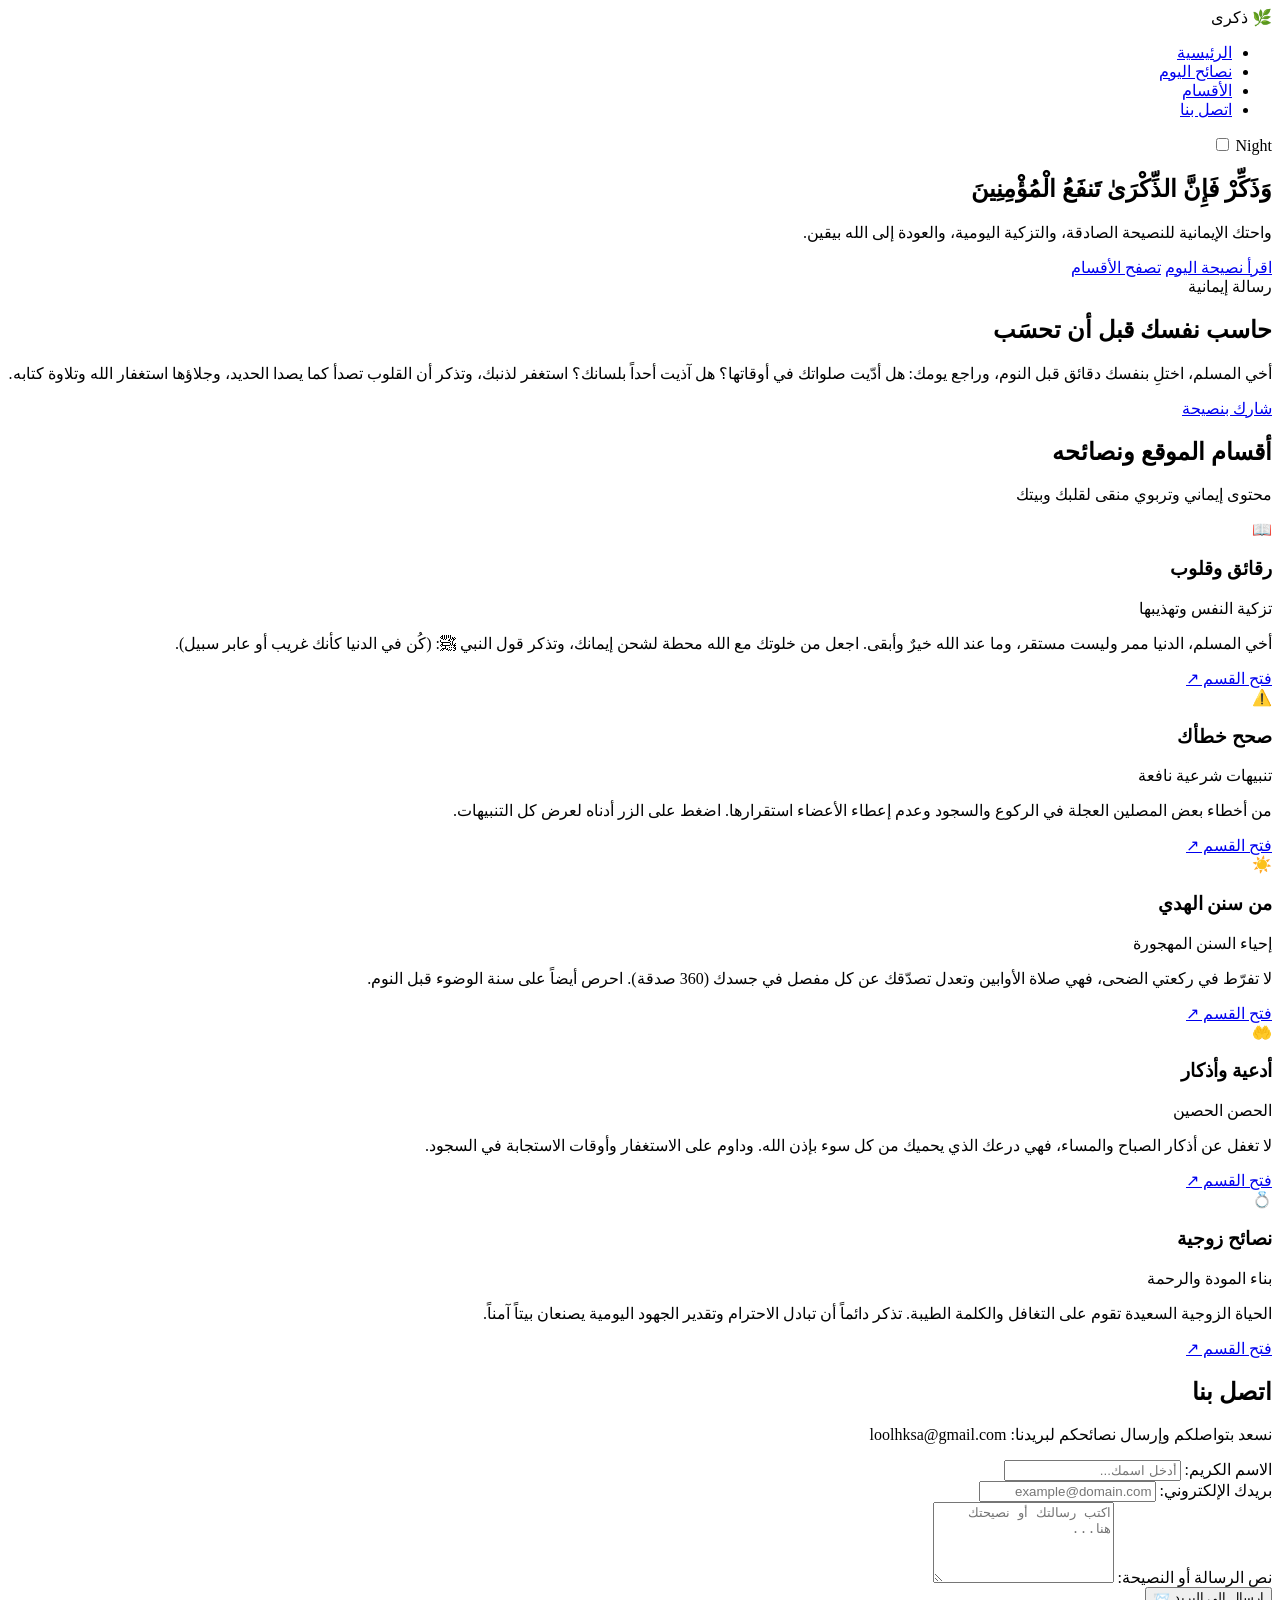
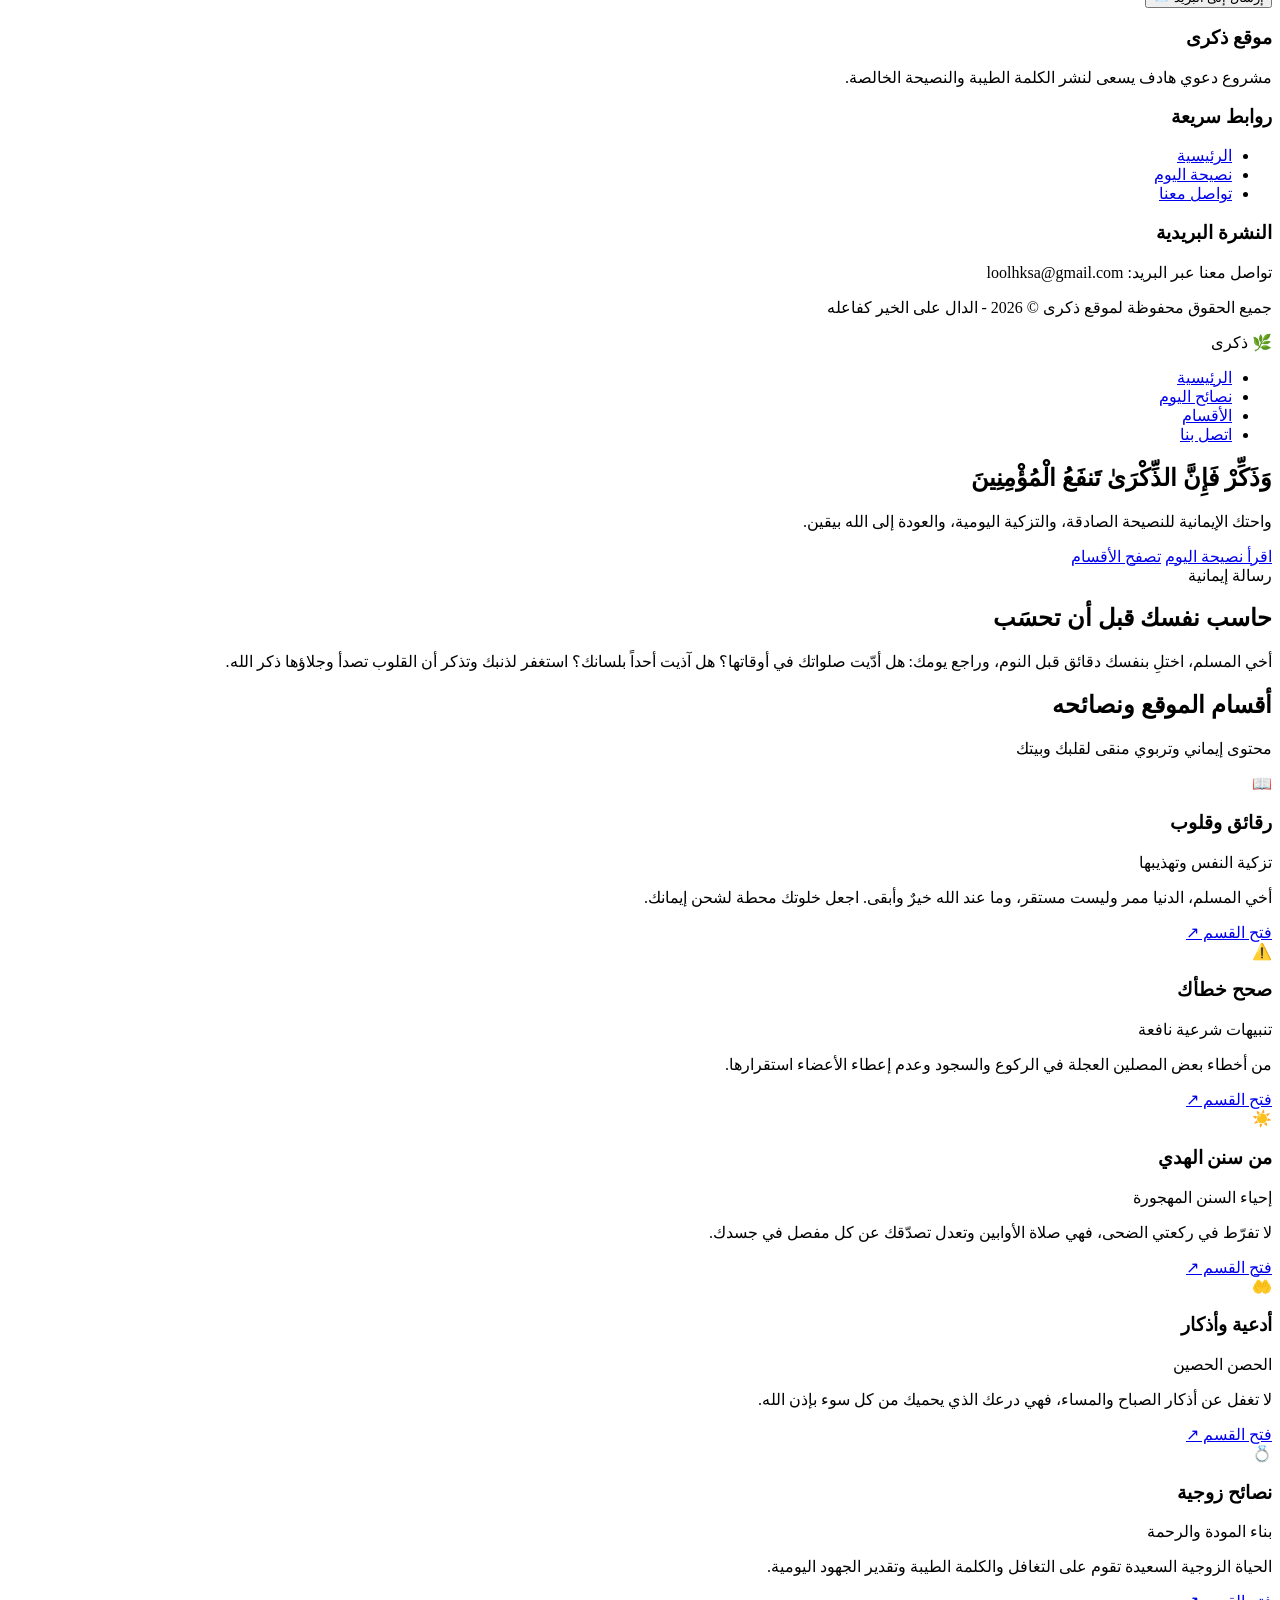
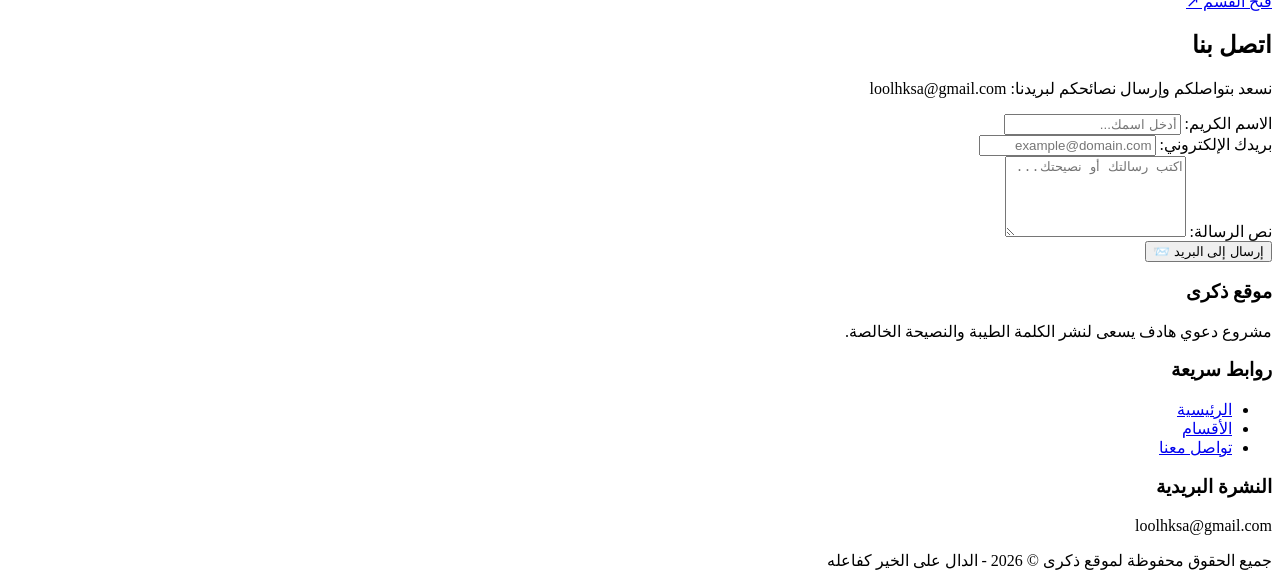
==== commit 990e660d: "Update index.html" ====
--- a/index.html
+++ b/index.html
@@ -185,3 +185,170 @@
 
 </body>
 </html>
+<!DOCTYPE html>
+<html lang="ar" dir="rtl">
+<head>
+    <meta charset="UTF-8">
+    <meta name="viewport" content="width=device-width, initial-scale=1.0">
+    <title>موقع ذكرى - للنصيحة والتزكية</title>
+    <link href="https://fonts.googleapis.com/css2?family=Cairo:wght@300;400;600;700&display=swap" rel="stylesheet">
+    <link rel="stylesheet" href="style.css">
+</head>
+<body>
+
+    <!-- الشريط العلوي -->
+    <header class="navbar">
+        <div class="container nav-container">
+            <div class="logo">🌿 ذكرى</div>
+            <nav>
+                <ul class="nav-links">
+                    <li><a href="#" class="active">الرئيسية</a></li>
+                    <li><a href="#daily-tip">نصائح اليوم</a></li>
+                    <li><a href="#categories">الأقسام</a></li>
+                    <li><a href="#contact">اتصل بنا</a></li>
+                </ul>
+            </nav>
+        </div>
+    </header>
+
+    <!-- البانر الرئيسي -->
+    <section class="hero">
+        <div class="hero-overlay">
+            <div class="container hero-content">
+                <h1>وَذَكِّرْ فَإِنَّ الذِّكْرَىٰ تَنفَعُ الْمُؤْمِنِينَ</h1>
+                <p>واحتك الإيمانية للنصيحة الصادقة، والتزكية اليومية، والعودة إلى الله بيقين.</p>
+                <div class="hero-buttons">
+                    <a href="#daily-tip" class="btn-primary">اقرأ نصيحة اليوم</a>
+                    <a href="#categories" class="btn-secondary">تصفح الأقسام</a>
+                </div>
+            </div>
+        </div>
+    </section>
+
+    <!-- نصيحة اليوم -->
+    <section id="daily-tip" class="daily-tip-container container">
+        <div class="tip-card-main">
+            <span class="tip-badge">رسالة إيمانية</span>
+            <h2>حاسب نفسك قبل أن تحسَب</h2>
+            <p>أخي المسلم، اختلِ بنفسك دقائق قبل النوم، وراجع يومك: هل أدّيت صلواتك في أوقاتها؟ هل آذيت أحداً بلسانك؟ استغفر لذنبك وتذكر أن القلوب تصدأ وجلاؤها ذكر الله.</p>
+        </div>
+    </section>
+
+    <!-- الأقسام الخمسة (كل قسم يفتح صفحته الخاصة عبر زر فتح) -->
+    <section id="categories" class="categories container">
+        <div class="section-title">
+            <h2>أقسام الموقع ونصائحه</h2>
+            <p>محتوى إيماني وتربوي منقى لقلبك وبيتك</p>
+        </div>
+        <div class="grid">
+            
+            <!-- 1. رقائق وقلوب -->
+            <div class="cat-card">
+                <div>
+                    <div class="card-icon">📖</div>
+                    <h3>رقائق وقلوب</h3>
+                    <span class="card-subtitle">تزكية النفس وتهذيبها</span>
+                    <p>أخي المسلم، الدنيا ممر وليست مستقر، وما عند الله خيرٌ وأبقى. اجعل خلوتك محطة لشحن إيمانك.</p>
+                </div>
+                <a href="hearts.html" class="btn-open">فتح القسم ↗</a>
+            </div>
+            
+            <!-- 2. صحح خطأك -->
+            <div class="cat-card">
+                <div>
+                    <div class="card-icon">⚠️</div>
+                    <h3>صحح خطأك</h3>
+                    <span class="card-subtitle">تنبيهات شرعية نافعة</span>
+                    <p>من أخطاء بعض المصلين العجلة في الركوع والسجود وعدم إعطاء الأعضاء استقرارها.</p>
+                </div>
+                <a href="correct-mistakes.html" class="btn-open">فتح القسم ↗</a>
+            </div>
+
+            <!-- 3. من سنن الهدي -->
+            <div class="cat-card">
+                <div>
+                    <div class="card-icon">☀️</div>
+                    <h3>من سنن الهدي</h3>
+                    <span class="card-subtitle">إحياء السنن المهجورة</span>
+                    <p>لا تفرّط في ركعتي الضحى، فهي صلاة الأوابين وتعدل تصدّقك عن كل مفصل في جسدك.</p>
+                </div>
+                <a href="sunan.html" class="btn-open">فتح القسم ↗</a>
+            </div>
+
+            <!-- 4. أدعية وأذكار -->
+            <div class="cat-card">
+                <div>
+                    <div class="card-icon">🤲</div>
+                    <h3>أدعية وأذكار</h3>
+                    <span class="card-subtitle">الحصن الحصين</span>
+                    <p>لا تغفل عن أذكار الصباح والمساء، فهي درعك الذي يحميك من كل سوء بإذن الله.</p>
+                </div>
+                <a href="adhkar.html" class="btn-open">فتح القسم ↗</a>
+            </div>
+
+            <!-- 5. نصائح زوجية -->
+            <div class="cat-card">
+                <div>
+                    <div class="card-icon">💍</div>
+                    <h3>نصائح زوجية</h3>
+                    <span class="card-subtitle">بناء المودة والرحمة</span>
+                    <p>الحياة الزوجية السعيدة تقوم على التغافل والكلمة الطيبة وتقدير الجهود اليومية.</p>
+                </div>
+                <a href="marriage.html" class="btn-open">فتح القسم ↗</a>
+            </div>
+
+        </div>
+    </section>
+
+    <!-- قسم اتصل بنا -->
+    <section id="contact" class="contact-section container">
+        <div class="section-title">
+            <h2>اتصل بنا</h2>
+            <p>نسعد بتواصلكم وإرسال نصائحكم لبريدنا: loolhksa@gmail.com</p>
+        </div>
+        <div class="contact-card">
+            <form action="https://formspree.io/f/loolhksa" method="POST" class="contact-form">
+                <div class="form-group">
+                    <label for="name">الاسم الكريم:</label>
+                    <input type="text" id="name" name="name" required placeholder="أدخل اسمك...">
+                </div>
+                <div class="form-group">
+                    <label for="email">بريدك الإلكتروني:</label>
+                    <input type="email" id="email" name="email" required placeholder="example@domain.com">
+                </div>
+                <div class="form-group">
+                    <label for="message">نص الرسالة:</label>
+                    <textarea id="message" name="message" rows="5" required placeholder="اكتب رسالتك أو نصيحتك..."></textarea>
+                </div>
+                <button type="submit" class="btn-submit">إرسال إلى البريد 📨</button>
+            </form>
+        </div>
+    </section>
+
+    <!-- التذييل -->
+    <footer class="footer">
+        <div class="container footer-content">
+            <div>
+                <h3>موقع ذكرى</h3>
+                <p>مشروع دعوي هادف يسعى لنشر الكلمة الطيبة والنصيحة الخالصة.</p>
+            </div>
+            <div>
+                <h3>روابط سريعة</h3>
+                <ul>
+                    <li><a href="index.html">الرئيسية</a></li>
+                    <li><a href="#categories">الأقسام</a></li>
+                    <li><a href="#contact">تواصل معنا</a></li>
+                </ul>
+            </div>
+            <div>
+                <h3>النشرة البريدية</h3>
+                <p>loolhksa@gmail.com</p>
+            </div>
+        </div>
+        <div class="footer-bottom">
+            <p>جميع الحقوق محفوظة لموقع ذكرى © 2026 - الدال على الخير كفاعله</p>
+        </div>
+    </footer>
+
+</body>
+</html>
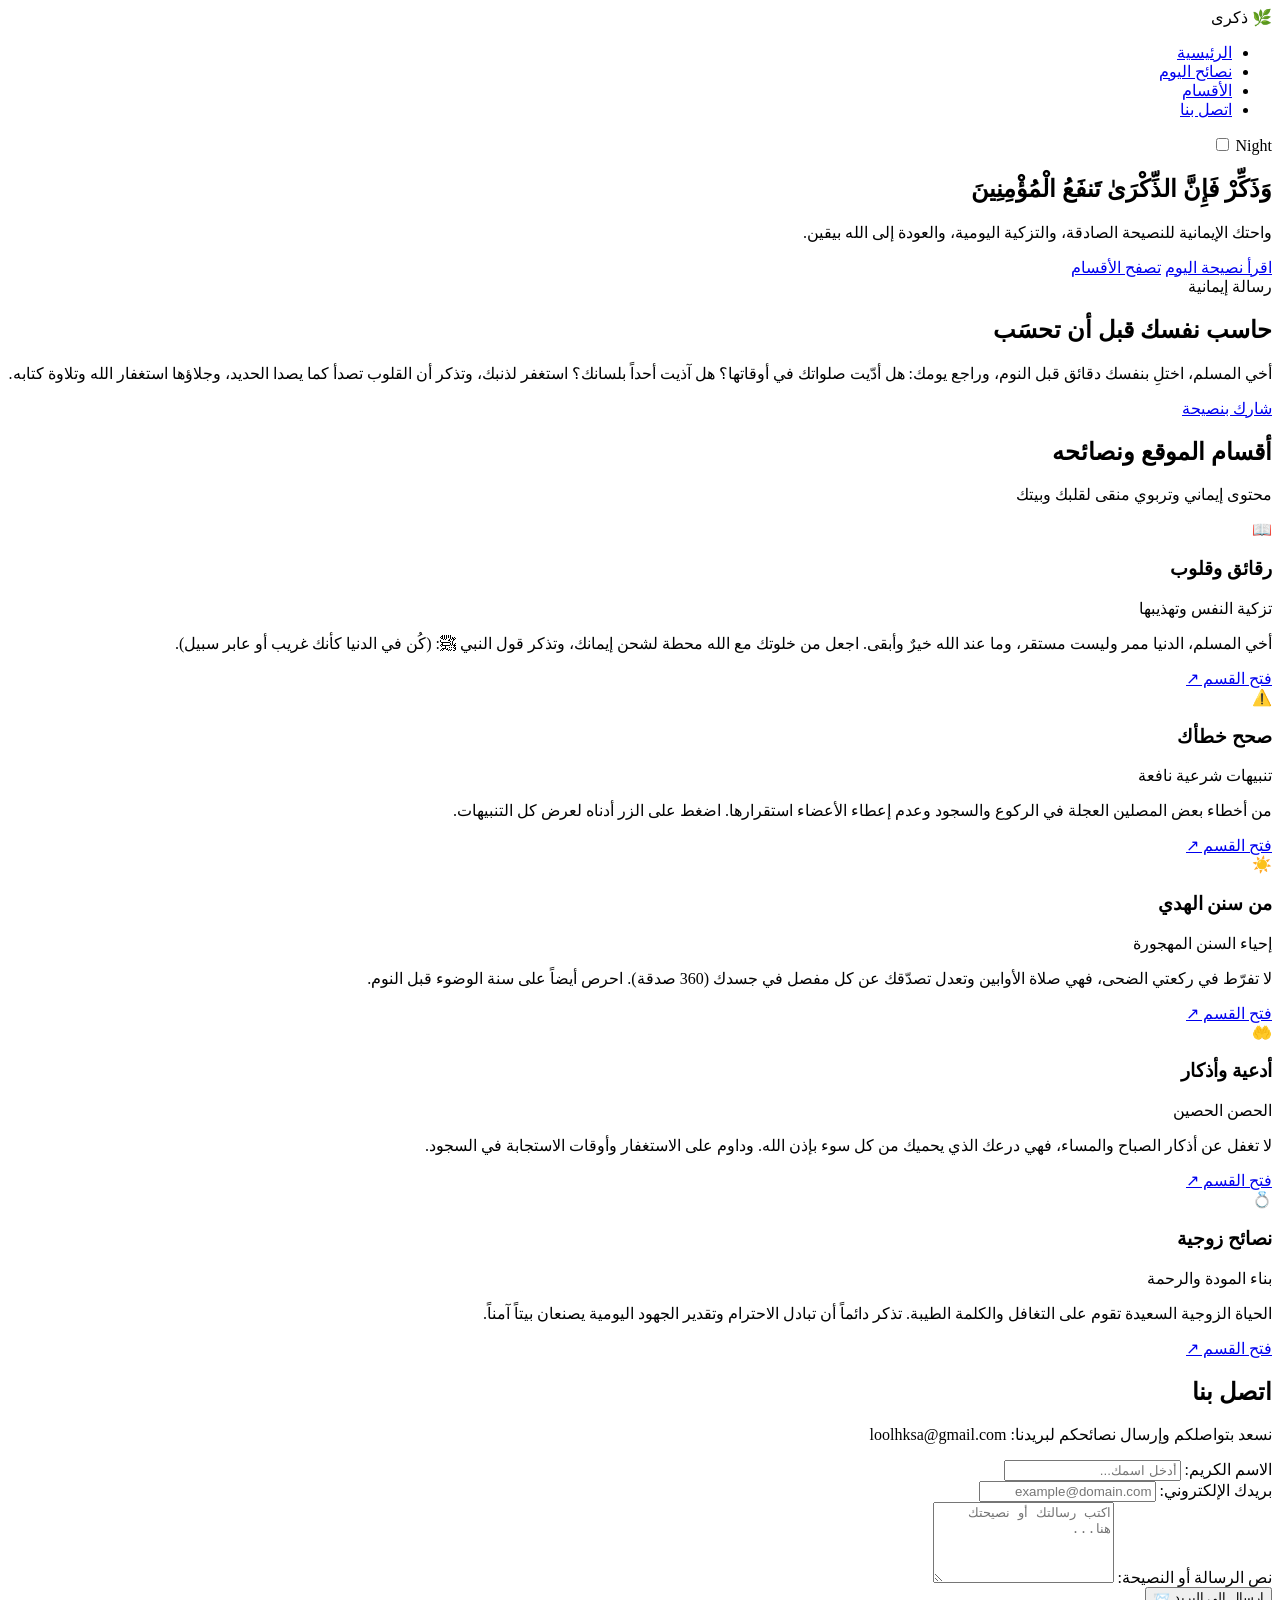
==== commit 934892c1: "Update index.html" ====
--- a/index.html
+++ b/index.html
@@ -148,207 +148,9 @@
     <footer class="footer">
         <div class="container footer-content">
             <div>
-                <h3>موقع ذكرى</h3>
-                <p>مشروع دعوي هادف يسعى لنشر الكلمة الطيبة والنصيحة الخالصة.</p>
-            </div>
-            <div>
-                <h3>روابط سريعة</h3>
-                <ul>
-                    <li><a href="#">الرئيسية</a></li>
-                    <li><a href="#daily-tip">نصيحة اليوم</a></li>
-                    <li><a href="#contact">تواصل معنا</a></li>
-                </ul>
-            </div>
-            <div>
-                <h3>النشرة البريدية</h3>
-                <p>تواصل معنا عبر البريد: loolhksa@gmail.com</p>
-            </div>
-        </div>
-        <div class="footer-bottom">
-            <p>جميع الحقوق محفوظة لموقع ذكرى © 2026 - الدال على الخير كفاعله</p>
+                
         </div>
     </footer>
 
 </body>
 </html>
-<!DOCTYPE html>
-<html lang="ar" dir="rtl">
-<head>
-    <meta charset="UTF-8">
-    <meta name="viewport" content="width=device-width, initial-scale=1.0">
-    <title>موقع ذكرى - للنصيحة والتزكية</title>
-    <link href="https://fonts.googleapis.com/css2?family=Cairo:wght@300;400;600;700&display=swap" rel="stylesheet">
-    <link rel="stylesheet" href="style.css">
-</head>
-<body>
-    </footer>
-
-</body>
-</html>
-<!DOCTYPE html>
-<html lang="ar" dir="rtl">
-<head>
-    <meta charset="UTF-8">
-    <meta name="viewport" content="width=device-width, initial-scale=1.0">
-    <title>موقع ذكرى - للنصيحة والتزكية</title>
-    <link href="https://fonts.googleapis.com/css2?family=Cairo:wght@300;400;600;700&display=swap" rel="stylesheet">
-    <link rel="stylesheet" href="style.css">
-</head>
-<body>
-
-    <!-- الشريط العلوي -->
-    <header class="navbar">
-        <div class="container nav-container">
-            <div class="logo">🌿 ذكرى</div>
-            <nav>
-                <ul class="nav-links">
-                    <li><a href="#" class="active">الرئيسية</a></li>
-                    <li><a href="#daily-tip">نصائح اليوم</a></li>
-                    <li><a href="#categories">الأقسام</a></li>
-                    <li><a href="#contact">اتصل بنا</a></li>
-                </ul>
-            </nav>
-        </div>
-    </header>
-
-    <!-- البانر الرئيسي -->
-    <section class="hero">
-        <div class="hero-overlay">
-            <div class="container hero-content">
-                <h1>وَذَكِّرْ فَإِنَّ الذِّكْرَىٰ تَنفَعُ الْمُؤْمِنِينَ</h1>
-                <p>واحتك الإيمانية للنصيحة الصادقة، والتزكية اليومية، والعودة إلى الله بيقين.</p>
-                <div class="hero-buttons">
-                    <a href="#daily-tip" class="btn-primary">اقرأ نصيحة اليوم</a>
-                    <a href="#categories" class="btn-secondary">تصفح الأقسام</a>
-                </div>
-            </div>
-        </div>
-    </section>
-
-    <!-- نصيحة اليوم -->
-    <section id="daily-tip" class="daily-tip-container container">
-        <div class="tip-card-main">
-            <span class="tip-badge">رسالة إيمانية</span>
-            <h2>حاسب نفسك قبل أن تحسَب</h2>
-            <p>أخي المسلم، اختلِ بنفسك دقائق قبل النوم، وراجع يومك: هل أدّيت صلواتك في أوقاتها؟ هل آذيت أحداً بلسانك؟ استغفر لذنبك وتذكر أن القلوب تصدأ وجلاؤها ذكر الله.</p>
-        </div>
-    </section>
-
-    <!-- الأقسام الخمسة (كل قسم يفتح صفحته الخاصة عبر زر فتح) -->
-    <section id="categories" class="categories container">
-        <div class="section-title">
-            <h2>أقسام الموقع ونصائحه</h2>
-            <p>محتوى إيماني وتربوي منقى لقلبك وبيتك</p>
-        </div>
-        <div class="grid">
-            
-            <!-- 1. رقائق وقلوب -->
-            <div class="cat-card">
-                <div>
-                    <div class="card-icon">📖</div>
-                    <h3>رقائق وقلوب</h3>
-                    <span class="card-subtitle">تزكية النفس وتهذيبها</span>
-                    <p>أخي المسلم، الدنيا ممر وليست مستقر، وما عند الله خيرٌ وأبقى. اجعل خلوتك محطة لشحن إيمانك.</p>
-                </div>
-                <a href="hearts.html" class="btn-open">فتح القسم ↗</a>
-            </div>
-            
-            <!-- 2. صحح خطأك -->
-            <div class="cat-card">
-                <div>
-                    <div class="card-icon">⚠️</div>
-                    <h3>صحح خطأك</h3>
-                    <span class="card-subtitle">تنبيهات شرعية نافعة</span>
-                    <p>من أخطاء بعض المصلين العجلة في الركوع والسجود وعدم إعطاء الأعضاء استقرارها.</p>
-                </div>
-                <a href="correct-mistakes.html" class="btn-open">فتح القسم ↗</a>
-            </div>
-
-            <!-- 3. من سنن الهدي -->
-            <div class="cat-card">
-                <div>
-                    <div class="card-icon">☀️</div>
-                    <h3>من سنن الهدي</h3>
-                    <span class="card-subtitle">إحياء السنن المهجورة</span>
-                    <p>لا تفرّط في ركعتي الضحى، فهي صلاة الأوابين وتعدل تصدّقك عن كل مفصل في جسدك.</p>
-                </div>
-                <a href="sunan.html" class="btn-open">فتح القسم ↗</a>
-            </div>
-
-            <!-- 4. أدعية وأذكار -->
-            <div class="cat-card">
-                <div>
-                    <div class="card-icon">🤲</div>
-                    <h3>أدعية وأذكار</h3>
-                    <span class="card-subtitle">الحصن الحصين</span>
-                    <p>لا تغفل عن أذكار الصباح والمساء، فهي درعك الذي يحميك من كل سوء بإذن الله.</p>
-                </div>
-                <a href="adhkar.html" class="btn-open">فتح القسم ↗</a>
-            </div>
-
-            <!-- 5. نصائح زوجية -->
-            <div class="cat-card">
-                <div>
-                    <div class="card-icon">💍</div>
-                    <h3>نصائح زوجية</h3>
-                    <span class="card-subtitle">بناء المودة والرحمة</span>
-                    <p>الحياة الزوجية السعيدة تقوم على التغافل والكلمة الطيبة وتقدير الجهود اليومية.</p>
-                </div>
-                <a href="marriage.html" class="btn-open">فتح القسم ↗</a>
-            </div>
-
-        </div>
-    </section>
-
-    <!-- قسم اتصل بنا -->
-    <section id="contact" class="contact-section container">
-        <div class="section-title">
-            <h2>اتصل بنا</h2>
-            <p>نسعد بتواصلكم وإرسال نصائحكم لبريدنا: loolhksa@gmail.com</p>
-        </div>
-        <div class="contact-card">
-            <form action="https://formspree.io/f/loolhksa" method="POST" class="contact-form">
-                <div class="form-group">
-                    <label for="name">الاسم الكريم:</label>
-                    <input type="text" id="name" name="name" required placeholder="أدخل اسمك...">
-                </div>
-                <div class="form-group">
-                    <label for="email">بريدك الإلكتروني:</label>
-                    <input type="email" id="email" name="email" required placeholder="example@domain.com">
-                </div>
-                <div class="form-group">
-                    <label for="message">نص الرسالة:</label>
-                    <textarea id="message" name="message" rows="5" required placeholder="اكتب رسالتك أو نصيحتك..."></textarea>
-                </div>
-                <button type="submit" class="btn-submit">إرسال إلى البريد 📨</button>
-            </form>
-        </div>
-    </section>
-
-    <!-- التذييل -->
-    <footer class="footer">
-        <div class="container footer-content">
-            <div>
-                <h3>موقع ذكرى</h3>
-                <p>مشروع دعوي هادف يسعى لنشر الكلمة الطيبة والنصيحة الخالصة.</p>
-            </div>
-            <div>
-                <h3>روابط سريعة</h3>
-                <ul>
-                    <li><a href="index.html">الرئيسية</a></li>
-                    <li><a href="#categories">الأقسام</a></li>
-                    <li><a href="#contact">تواصل معنا</a></li>
-                </ul>
-            </div>
-            <div>
-                <h3>النشرة البريدية</h3>
-                <p>loolhksa@gmail.com</p>
-            </div>
-        </div>
-        <div class="footer-bottom">
-            <p>جميع الحقوق محفوظة لموقع ذكرى © 2026 - الدال على الخير كفاعله</p>
-        </div>
-    </footer>
-
-</body>
-</html>
